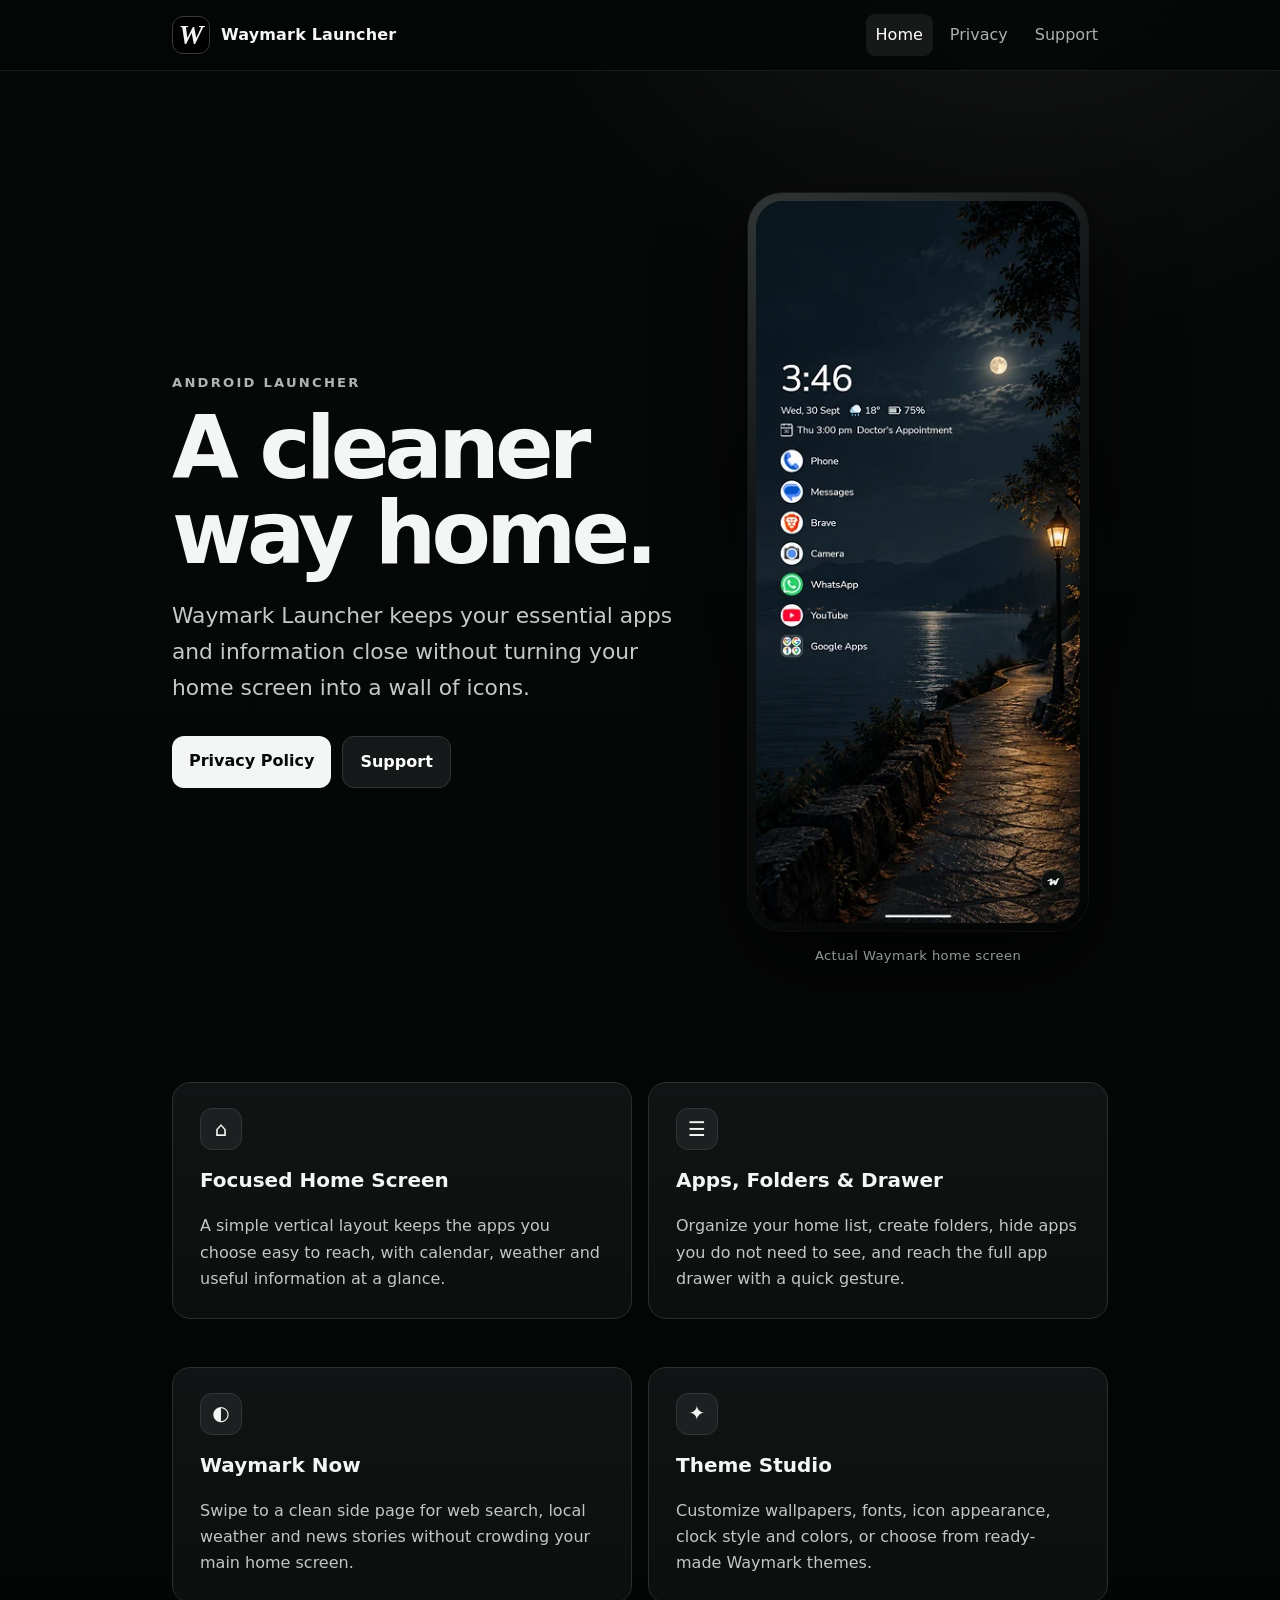
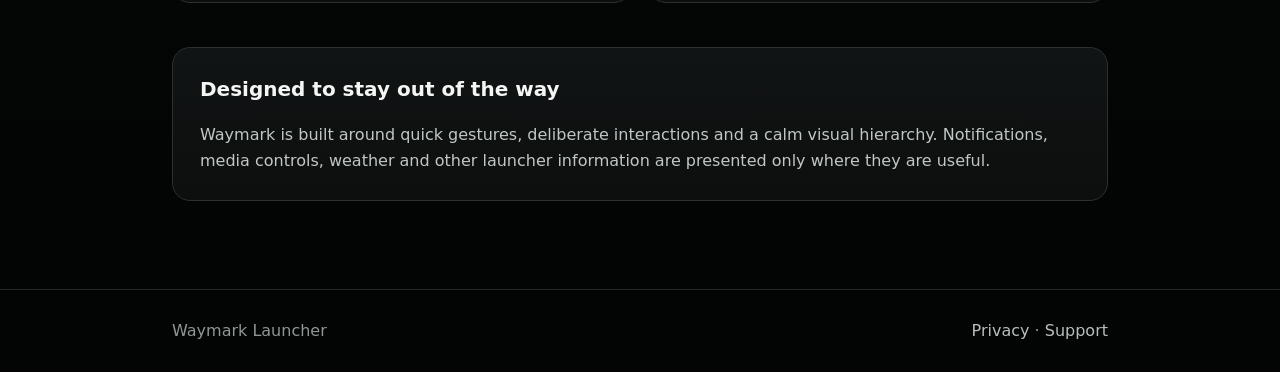
==== index.html @ 9557d5a7 "Use crisp actual Waymark screenshot in homepage hero" ====
<!doctype html>
<html lang="en">
<head>
  <meta charset="utf-8">
  <meta name="viewport" content="width=device-width, initial-scale=1">
  <meta name="description" content="Waymark Launcher is a clean, customizable Android launcher with Waymark Now, themes, weather, news, folders, and a focused home screen.">
  <meta name="theme-color" content="#000000">
  <title>Waymark Launcher</title>
  <link rel="stylesheet" href="styles.css">
  <style>
    .hero-real-visual{position:relative;margin:0;display:flex;flex-direction:column;align-items:center;justify-content:center}
    .hero-real-glow{position:absolute;width:380px;height:460px;border-radius:50%;background:radial-gradient(circle,rgba(54,104,132,.24) 0%,rgba(18,42,54,.12) 45%,transparent 72%);filter:blur(18px);pointer-events:none}
    .hero-real-phone{position:relative;z-index:1;width:min(100%,340px);padding:8px;border-radius:34px;background:linear-gradient(145deg,#303535,#111414 35%,#030404 100%);box-shadow:0 32px 85px rgba(0,0,0,.62),0 0 0 1px rgba(255,255,255,.07)}
    .hero-slices{overflow:hidden;border-radius:27px;line-height:0;font-size:0;background:#061018}
    .hero-slices img{display:block;width:100%;height:auto;margin:0;padding:0;border:0}
    .hero-real-visual figcaption{position:relative;z-index:1;margin-top:14px;color:#8f9996;font-size:.82rem;letter-spacing:.03em}
    @media(max-width:820px){.hero-real-phone{width:min(82vw,340px)}.hero-real-glow{width:320px;height:390px}}
  </style>
</head>
<body>
  <header class="site-header">
    <nav class="nav" aria-label="Main navigation">
      <a class="brand" href="index.html"><span class="mark">W</span><span>Waymark Launcher</span></a>
      <div class="nav-links">
        <a href="index.html" aria-current="page">Home</a>
        <a href="privacy.html">Privacy</a>
        <a href="support.html">Support</a>
      </div>
    </nav>
  </header>

  <main>
    <section class="hero">
      <div>
        <div class="eyebrow">Android launcher</div>
        <h1>A cleaner way home.</h1>
        <p class="lead">Waymark Launcher keeps your essential apps and information close without turning your home screen into a wall of icons.</p>
        <div class="actions">
          <a class="button" href="privacy.html">Privacy Policy</a>
          <a class="button secondary" href="support.html">Support</a>
        </div>
      </div>

      <figure class="hero-real-visual">
        <div class="hero-real-glow" aria-hidden="true"></div>
        <div class="hero-real-phone">
          <div class="hero-slices" role="img" aria-label="Actual Waymark Launcher home screen showing time, weather, calendar event and app list">
            <img src="assets/hero/slice00.webp?v=6" alt="" decoding="async" fetchpriority="high">
            <img src="assets/hero/slice01.webp?v=6" alt="" decoding="async">
            <img src="assets/hero/slice02.webp?v=6" alt="" decoding="async">
            <img src="assets/hero/slice03.webp?v=6" alt="" decoding="async">
            <img src="assets/hero/slice04.webp?v=6" alt="" decoding="async">
            <img src="assets/hero/slice05.webp?v=6" alt="" decoding="async">
            <img src="assets/hero/slice06.webp?v=6" alt="" decoding="async">
            <img src="assets/hero/slice07.webp?v=6" alt="" decoding="async">
            <img src="assets/hero/slice08.webp?v=6" alt="" decoding="async">
            <img src="assets/hero/slice09.webp?v=6" alt="" decoding="async">
            <img src="assets/hero/slice10.webp?v=6" alt="" decoding="async">
            <img src="assets/hero/slice11.webp?v=6" alt="" decoding="async">
          </div>
        </div>
        <figcaption>Actual Waymark home screen</figcaption>
      </figure>
    </section>

    <section class="grid" aria-label="Waymark features">
      <article class="card">
        <div class="feature-icon">⌂</div>
        <h2>Focused Home Screen</h2>
        <p>A simple vertical layout keeps the apps you choose easy to reach, with calendar, weather and useful information at a glance.</p>
      </article>
      <article class="card">
        <div class="feature-icon">☰</div>
        <h2>Apps, Folders & Drawer</h2>
        <p>Organize your home list, create folders, hide apps you do not need to see, and reach the full app drawer with a quick gesture.</p>
      </article>
      <article class="card">
        <div class="feature-icon">◐</div>
        <h2>Waymark Now</h2>
        <p>Swipe to a clean side page for web search, local weather and news stories without crowding your main home screen.</p>
      </article>
      <article class="card">
        <div class="feature-icon">✦</div>
        <h2>Theme Studio</h2>
        <p>Customize wallpapers, fonts, icon appearance, clock style and colors, or choose from ready-made Waymark themes.</p>
      </article>
    </section>

    <section class="card">
      <h2>Designed to stay out of the way</h2>
      <p>Waymark is built around quick gestures, deliberate interactions and a calm visual hierarchy. Notifications, media controls, weather and other launcher information are presented only where they are useful.</p>
    </section>
  </main>

  <footer>
    <div class="footer-inner">
      <span>Waymark Launcher</span>
      <span><a href="privacy.html">Privacy</a> · <a href="support.html">Support</a></span>
    </div>
  </footer>
</body>
</html>
---- styles.css ----
:root{
  --bg:#050606;
  --panel:#101212;
  --panel2:#171a1a;
  --text:#f4f6f5;
  --muted:#aab2b0;
  --line:#2a302f;
  --accent:#ffffff;
  --max:980px;
}
*{box-sizing:border-box}
html{scroll-behavior:smooth}
body{
  margin:0;
  background:
    radial-gradient(circle at 80% -10%, rgba(255,255,255,.07), transparent 34rem),
    linear-gradient(180deg,#070808 0%,#030404 100%);
  color:var(--text);
  font-family:Inter,ui-sans-serif,system-ui,-apple-system,BlinkMacSystemFont,"Segoe UI",sans-serif;
  line-height:1.65;
}
a{color:inherit}
.site-header{
  position:sticky; top:0; z-index:10;
  background:rgba(5,6,6,.88);
  backdrop-filter:blur(16px);
  border-bottom:1px solid rgba(255,255,255,.08);
}
.nav{
  max-width:var(--max);
  margin:auto;
  padding:14px 22px;
  display:flex;
  align-items:center;
  justify-content:space-between;
  gap:20px;
}
.brand{
  display:flex; align-items:center; gap:11px;
  text-decoration:none; font-weight:750; letter-spacing:.01em;
}
.mark{
  width:38px; height:38px; border-radius:11px;
  border:1px solid #343939;
  background:#000;
  display:grid; place-items:center;
  font-family:"Segoe Script","Brush Script MT",cursive;
  font-size:28px; font-weight:900; font-style:italic;
  line-height:1;
}
.nav-links{display:flex;gap:7px;flex-wrap:wrap}
.nav-links a{
  color:var(--muted);
  text-decoration:none;
  padding:8px 10px;
  border-radius:9px;
}
.nav-links a:hover,.nav-links a[aria-current="page"]{
  background:#171919;color:#fff
}
main{
  max-width:var(--max);
  margin:auto;
  padding:64px 22px 72px;
}
.hero{
  min-height:440px;
  display:grid;
  grid-template-columns:1.15fr .85fr;
  align-items:center;
  gap:42px;
  padding:58px 0 72px;
}
.eyebrow{
  color:#aeb6b4;
  font-size:.82rem;
  font-weight:800;
  letter-spacing:.17em;
  text-transform:uppercase;
}
h1{
  font-size:clamp(2.5rem,7vw,5.4rem);
  line-height:.98;
  letter-spacing:-.055em;
  margin:13px 0 22px;
}
.page-title{
  font-size:clamp(2.2rem,5vw,4rem);
  line-height:1.03;
  letter-spacing:-.045em;
  margin:12px 0 10px;
}
.lead{
  color:#c3cac8;
  font-size:clamp(1.08rem,2.2vw,1.36rem);
  max-width:720px;
}
.hero-device{
  position:relative;
  overflow:hidden;
  aspect-ratio:1/1.18;
  border:1px solid #303636;
  border-radius:42px;
  background:linear-gradient(180deg,#08131a 0%,#081015 42%,#090a0a 100%);
  box-shadow:0 30px 90px rgba(0,0,0,.55);
}
.hero-preview{min-height:530px}
.preview-glow{
  position:absolute; inset:0;
  background:
    radial-gradient(circle at 78% 26%, rgba(255,246,202,.45), transparent 10%),
    radial-gradient(circle at 72% 23%, rgba(255,255,255,.08), transparent 24%),
    linear-gradient(90deg, rgba(5,28,48,.94) 0%, rgba(6,25,41,.9) 44%, rgba(5,18,27,.5) 72%, rgba(5,9,10,.25) 100%);
}
.preview-moon{
  position:absolute;
  width:58px; height:58px; border-radius:50%;
  top:76px; right:96px;
  background:radial-gradient(circle at 40% 35%, #fffde7 0%, #f1e6bc 56%, #d0c395 100%);
  box-shadow:0 0 32px rgba(255,237,182,.22);
}
.preview-path{
  position:absolute;
  right:-34px; bottom:-24px;
  width:58%; height:52%;
  background:
    radial-gradient(circle at 82% 18%, rgba(255,198,113,.62), transparent 18%),
    linear-gradient(140deg, rgba(255,188,104,.06) 0%, rgba(255,188,104,.34) 28%, rgba(65,49,33,.56) 52%, rgba(14,14,14,0) 53%),
    linear-gradient(180deg, rgba(0,0,0,0) 0%, rgba(0,0,0,.08) 100%);
  border-top-left-radius:160px;
  transform:rotate(-2deg);
  filter:blur(.2px);
}
.preview-content{
  position:relative;
  z-index:1;
  padding:52px 34px 34px;
  display:flex;
  flex-direction:column;
  justify-content:flex-start;
  height:100%;
}
.hero-time{
  font-size:4rem;
  letter-spacing:-.065em;
  line-height:1;
  margin-bottom:14px;
}
.hero-meta,.hero-event{
  color:#eef3f2;
  font-size:1.02rem;
}
.hero-event{margin-top:4px}
.hero-apps{
  display:grid;
  gap:13px;
  margin-top:28px;
  color:#f0f3f2;
}
.app-item{
  display:flex;
  align-items:center;
  gap:12px;
  font-size:1.02rem;
}
.app-item::before{
  content:"";
  width:28px; height:28px;
  border-radius:50%;
  background:#f2f2f2;
  box-shadow:0 0 0 4px rgba(255,255,255,.08);
  flex:0 0 auto;
}
.app-item.phone::before{background:#d8dee8}
.app-item.messages::before{background:#cfd9ff}
.app-item.brave::before{background:#ffd9cc}
.app-item.camera::before{background:#dfe3e7}
.actions{display:flex;gap:11px;flex-wrap:wrap;margin-top:30px}
.button{
  display:inline-block;text-decoration:none;
  border-radius:12px;padding:12px 17px;
  background:#f4f6f5;color:#060707;font-weight:800;
}
.button.secondary{background:#161919;color:#fff;border:1px solid #303535}
.grid{
  display:grid;
  grid-template-columns:repeat(2,minmax(0,1fr));
  gap:16px;
  margin:28px 0;
}
.card{
  background:linear-gradient(180deg,#111414,#0d0f0f);
  border:1px solid var(--line);
  border-radius:18px;
  padding:25px 27px;
  margin:16px 0;
}
.card h2{margin:0 0 8px;font-size:1.25rem}
.card p:last-child{margin-bottom:0}
.card p,.card li{color:#c0c7c5}
.card ul{padding-left:21px;margin-bottom:0}
.feature-icon{
  width:42px;height:42px;border-radius:12px;
  display:grid;place-items:center;
  background:#1c2020;border:1px solid #313737;
  margin-bottom:14px;font-size:1.25rem
}
.notice{
  color:#adb5b3;
  font-size:.93rem;
  padding:16px 18px;
  border-left:3px solid #626a68;
  background:#0c0e0e;
  margin:25px 0;
}
.small{font-size:.94rem;color:#aab2b0}
footer{
  border-top:1px solid #222727;
  color:#8f9896;
}
.footer-inner{
  max-width:var(--max);margin:auto;padding:28px 22px;
  display:flex;justify-content:space-between;gap:20px;flex-wrap:wrap
}
.footer-inner a{text-decoration:none;color:#b7bfbd}
@media(max-width:760px){
  .hero{grid-template-columns:1fr;padding-top:34px}
  .hero-device{max-width:360px;width:100%;margin:0 auto}
  .hero-preview{min-height:500px}
  .grid{grid-template-columns:1fr}
  .nav{align-items:flex-start}
}
@media(max-width:520px){
  .nav{display:block}
  .nav-links{margin-top:10px}
  .hero-time{font-size:3.5rem}
  .preview-content{padding:40px 26px 28px}
}
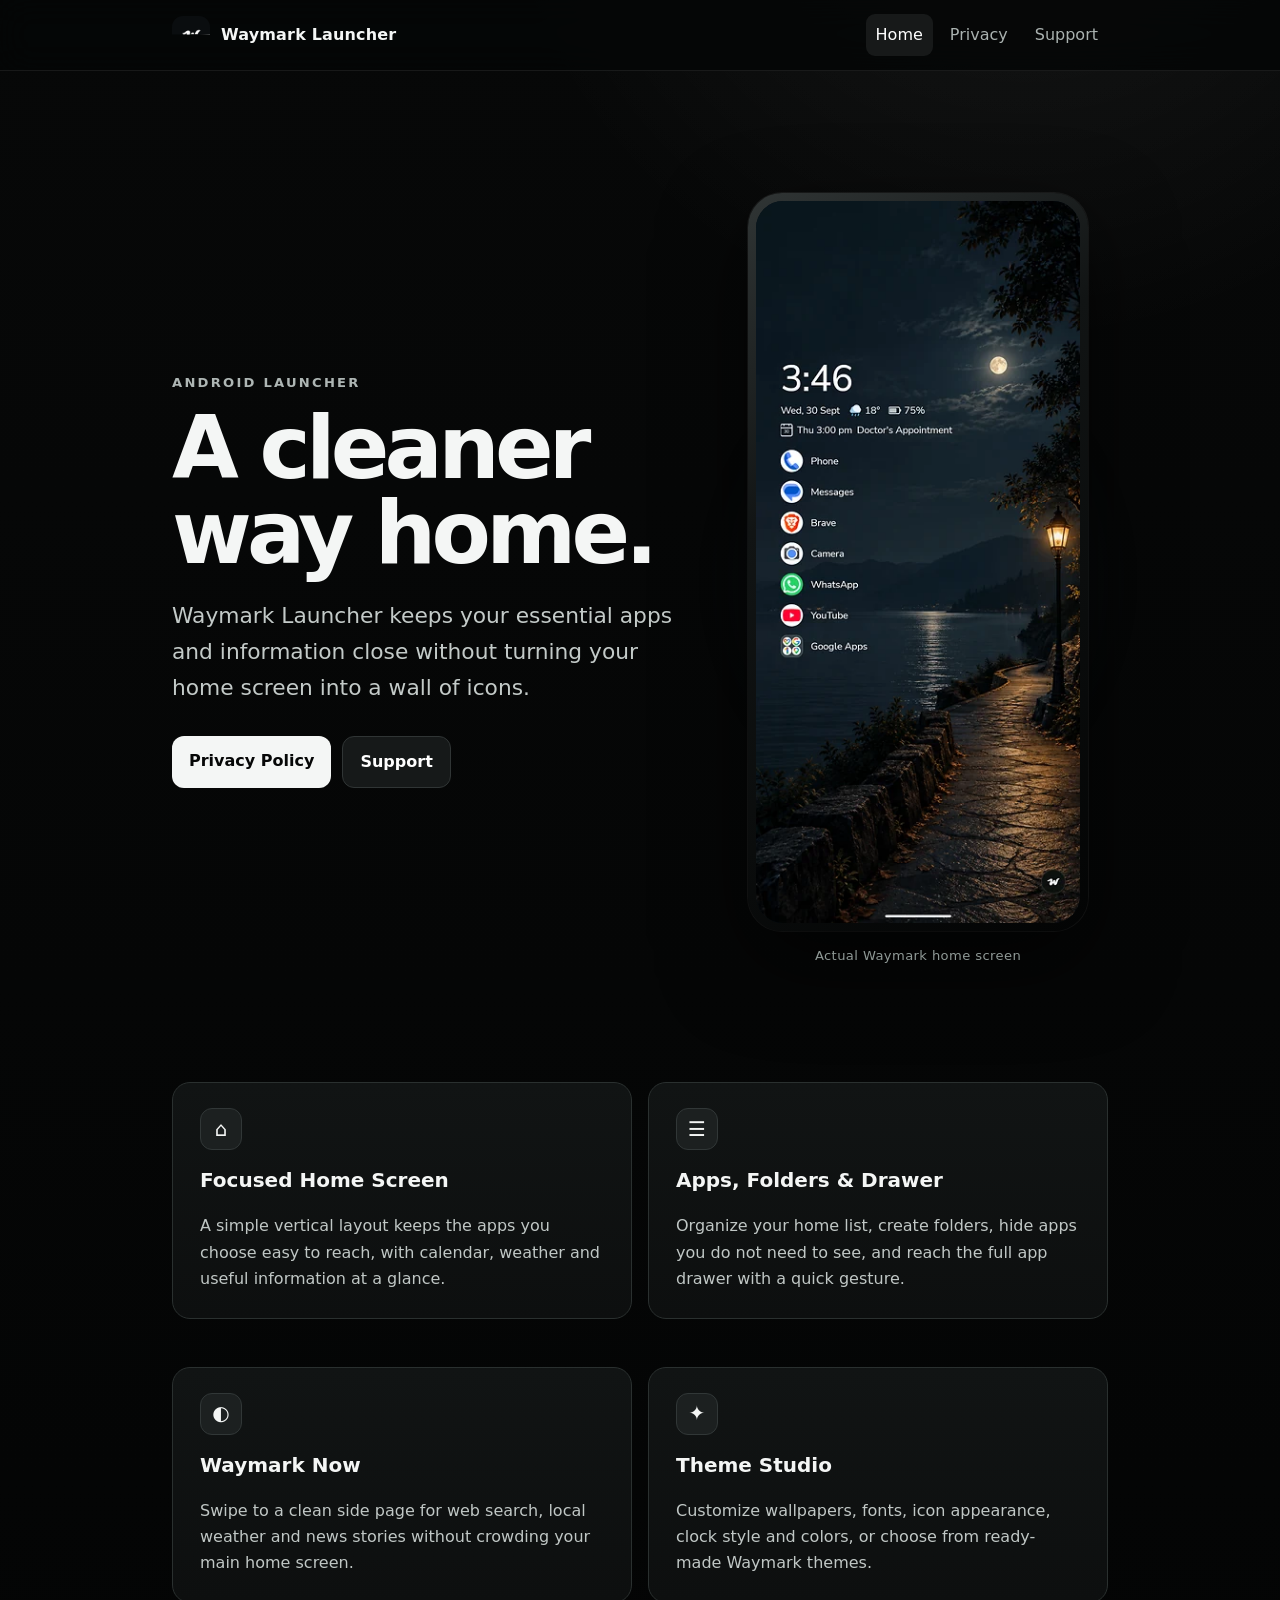
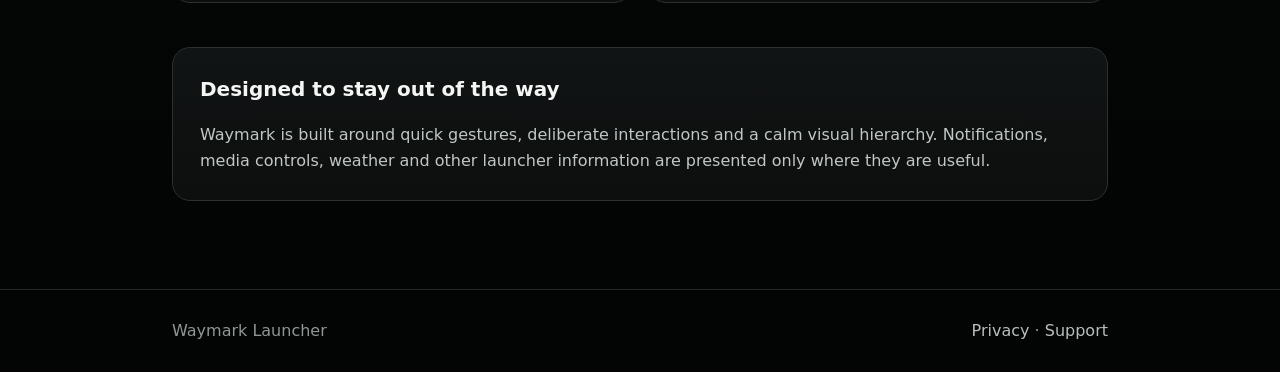
==== commit 09135734: "Use official Waymark icon in site header" ====
--- a/index.html
+++ b/index.html
@@ -20,7 +20,7 @@
 <body>
   <header class="site-header">
     <nav class="nav" aria-label="Main navigation">
-      <a class="brand" href="index.html"><span class="mark">W</span><span>Waymark Launcher</span></a>
+      <a class="brand" href="index.html"><img class="brand-icon" src="assets/waymark-icon.png" alt="" width="38" height="38"><span>Waymark Launcher</span></a>
       <div class="nav-links">
         <a href="index.html" aria-current="page">Home</a>
         <a href="privacy.html">Privacy</a>
--- a/styles.css
+++ b/styles.css
@@ -39,14 +39,10 @@
   display:flex; align-items:center; gap:11px;
   text-decoration:none; font-weight:750; letter-spacing:.01em;
 }
-.mark{
+.brand-icon{
   width:38px; height:38px; border-radius:11px;
-  border:1px solid #343939;
-  background:#000;
-  display:grid; place-items:center;
-  font-family:"Segoe Script","Brush Script MT",cursive;
-  font-size:28px; font-weight:900; font-style:italic;
-  line-height:1;
+  display:block; flex:0 0 auto;
+  object-fit:cover;
 }
 .nav-links{display:flex;gap:7px;flex-wrap:wrap}
 .nav-links a{
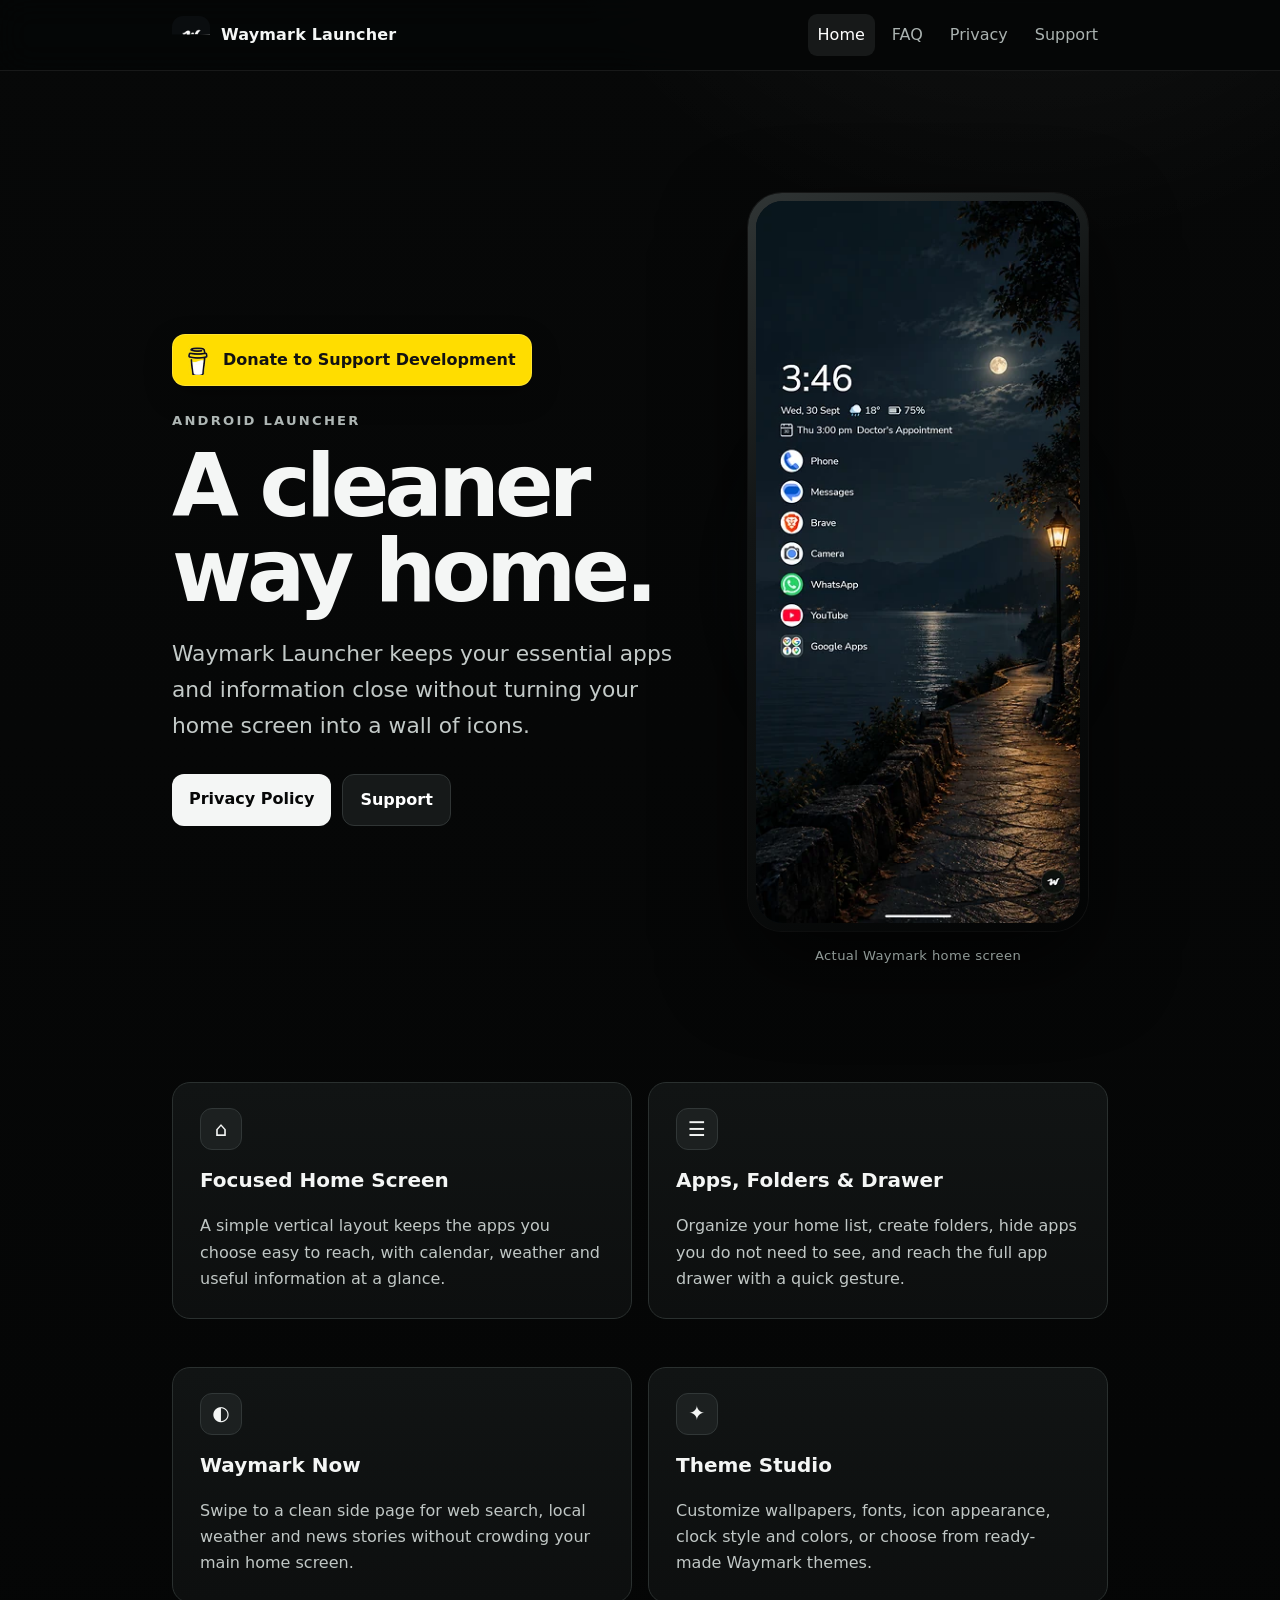
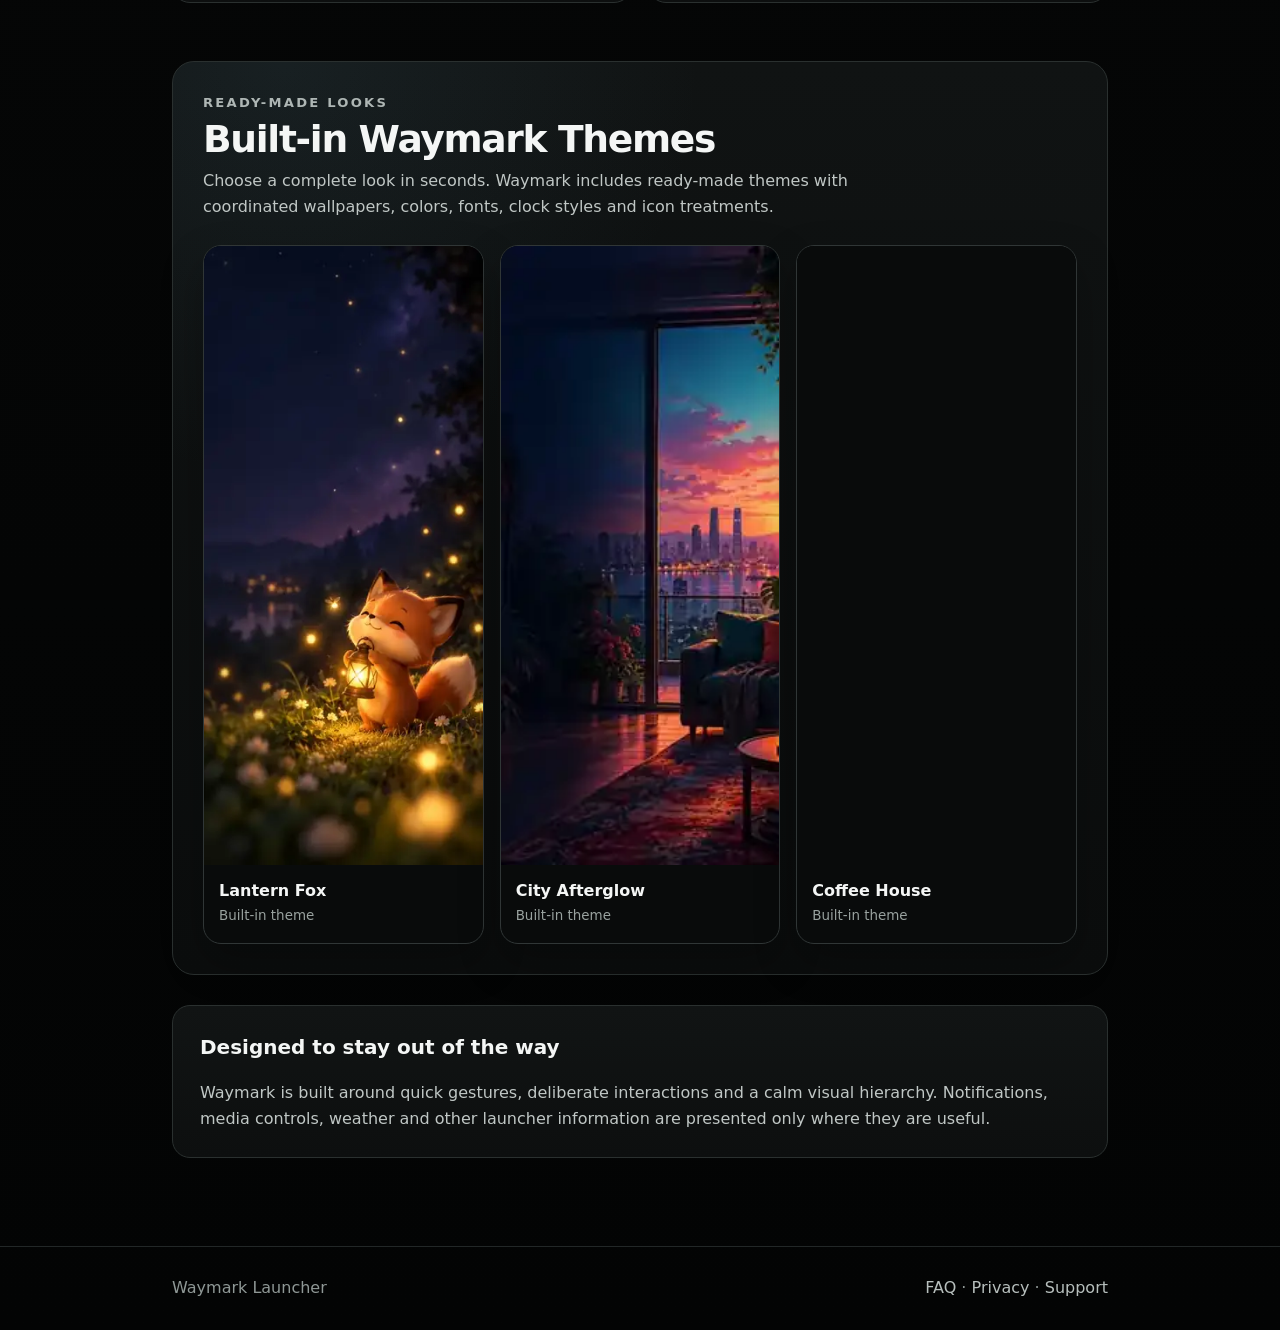
==== commit 5956f20d: "Improve Waymark site support and theme showcase" ====
--- a/index.html
+++ b/index.html
@@ -23,6 +23,7 @@
       <a class="brand" href="index.html"><img class="brand-icon" src="assets/waymark-icon.png" alt="" width="38" height="38"><span>Waymark Launcher</span></a>
       <div class="nav-links">
         <a href="index.html" aria-current="page">Home</a>
+        <a href="faq.html">FAQ</a>
         <a href="privacy.html">Privacy</a>
         <a href="support.html">Support</a>
       </div>
@@ -32,6 +33,10 @@
   <main>
     <section class="hero">
       <div>
+        <a class="donate-link" href="https://buymeacoffee.com/narrowpathdoctrine" target="_blank" rel="noopener noreferrer">
+          <img src="assets/buy-me-a-coffee-icon.jpg" alt="" width="30" height="30">
+          <span>Donate to Support Development</span>
+        </a>
         <div class="eyebrow">Android launcher</div>
         <h1>A cleaner way home.</h1>
         <p class="lead">Waymark Launcher keeps your essential apps and information close without turning your home screen into a wall of icons.</p>
@@ -86,6 +91,28 @@
       </article>
     </section>
 
+    <section class="themes-showcase" aria-labelledby="themes-title">
+      <div class="section-intro">
+        <div class="eyebrow">Ready-made looks</div>
+        <h2 id="themes-title">Built-in Waymark Themes</h2>
+        <p>Choose a complete look in seconds. Waymark includes ready-made themes with coordinated wallpapers, colors, fonts, clock styles and icon treatments.</p>
+      </div>
+      <div class="theme-gallery" aria-label="Examples of built-in Waymark themes">
+        <figure class="theme-preview">
+          <img src="assets/themes/lantern-fox.webp" alt="Lantern Fox built-in Waymark theme preview" loading="lazy" decoding="async">
+          <figcaption><strong>Lantern Fox</strong><span>Built-in theme</span></figcaption>
+        </figure>
+        <figure class="theme-preview">
+          <img src="assets/themes/city-afterglow.webp" alt="City Afterglow built-in Waymark theme preview" loading="lazy" decoding="async">
+          <figcaption><strong>City Afterglow</strong><span>Built-in theme</span></figcaption>
+        </figure>
+        <figure class="theme-preview">
+          <img src="assets/themes/coffee-house.webp" alt="Coffee House built-in Waymark theme preview" loading="lazy" decoding="async">
+          <figcaption><strong>Coffee House</strong><span>Built-in theme</span></figcaption>
+        </figure>
+      </div>
+    </section>
+
     <section class="card">
       <h2>Designed to stay out of the way</h2>
       <p>Waymark is built around quick gestures, deliberate interactions and a calm visual hierarchy. Notifications, media controls, weather and other launcher information are presented only where they are useful.</p>
@@ -95,7 +122,7 @@
   <footer>
     <div class="footer-inner">
       <span>Waymark Launcher</span>
-      <span><a href="privacy.html">Privacy</a> · <a href="support.html">Support</a></span>
+      <span><a href="faq.html">FAQ</a> · <a href="privacy.html">Privacy</a> · <a href="support.html">Support</a></span>
     </div>
   </footer>
 </body>
--- a/styles.css
+++ b/styles.css
@@ -232,3 +232,138 @@
   .hero-time{font-size:3.5rem}
   .preview-content{padding:40px 26px 28px}
 }
+
+
+/* Support-development link */
+.donate-link{
+  display:inline-flex;
+  align-items:center;
+  gap:10px;
+  margin:0 0 24px;
+  padding:10px 15px 10px 10px;
+  border-radius:13px;
+  background:#ffdd00;
+  color:#121212;
+  border:1px solid rgba(255,255,255,.18);
+  text-decoration:none;
+  font-weight:800;
+  line-height:1.2;
+  box-shadow:0 10px 28px rgba(0,0,0,.28);
+  transition:transform .16s ease,filter .16s ease;
+}
+.donate-link:hover{transform:translateY(-1px);filter:brightness(1.04)}
+.donate-link:focus-visible{outline:3px solid #fff;outline-offset:3px}
+.donate-link img{
+  width:30px;
+  height:30px;
+  display:block;
+  border-radius:8px;
+  object-fit:cover;
+}
+
+/* Built-in theme showcase */
+.themes-showcase{
+  margin:42px 0 30px;
+  padding:30px;
+  border-radius:22px;
+  border:1px solid var(--line);
+  background:
+    radial-gradient(circle at 12% 0%,rgba(78,119,137,.13),transparent 26rem),
+    linear-gradient(180deg,#101313,#0b0d0d);
+}
+.section-intro{max-width:710px;margin-bottom:24px}
+.section-intro h2{
+  margin:6px 0 8px;
+  font-size:clamp(1.75rem,4vw,2.35rem);
+  letter-spacing:-.035em;
+  line-height:1.08;
+}
+.section-intro p{margin:0;color:#c0c7c5}
+.theme-gallery{
+  display:grid;
+  grid-template-columns:repeat(3,minmax(0,1fr));
+  gap:16px;
+}
+.theme-preview{
+  margin:0;
+  overflow:hidden;
+  border:1px solid #303636;
+  border-radius:18px;
+  background:#090b0b;
+  box-shadow:0 18px 42px rgba(0,0,0,.28);
+}
+.theme-preview img{
+  display:block;
+  width:100%;
+  aspect-ratio:9/20;
+  object-fit:cover;
+  background:#090b0b;
+}
+.theme-preview figcaption{
+  padding:13px 15px 15px;
+  display:flex;
+  flex-direction:column;
+  gap:1px;
+}
+.theme-preview figcaption strong{font-size:1rem}
+.theme-preview figcaption span{font-size:.84rem;color:#99a29f}
+
+/* FAQ */
+.faq-spotlight{
+  display:flex;
+  align-items:center;
+  justify-content:space-between;
+  gap:28px;
+}
+.faq-spotlight h2{margin-top:5px}
+.faq-spotlight p{margin:6px 0 0}
+.faq-spotlight .button{flex:0 0 auto}
+.faq-list{display:grid;gap:12px;margin:30px 0}
+.faq-item{
+  border:1px solid var(--line);
+  border-radius:16px;
+  background:linear-gradient(180deg,#111414,#0d0f0f);
+  overflow:hidden;
+}
+.faq-item summary{
+  cursor:pointer;
+  list-style:none;
+  position:relative;
+  padding:20px 54px 20px 22px;
+  font-weight:750;
+  font-size:1.06rem;
+  line-height:1.35;
+}
+.faq-item summary::-webkit-details-marker{display:none}
+.faq-item summary::after{
+  content:"+";
+  position:absolute;
+  right:22px;
+  top:50%;
+  transform:translateY(-50%);
+  color:#aeb6b4;
+  font-size:1.45rem;
+  font-weight:400;
+}
+.faq-item[open] summary::after{content:"–"}
+.faq-item[open] summary{border-bottom:1px solid rgba(255,255,255,.07)}
+.faq-answer{padding:2px 22px 20px}
+.faq-answer p{color:#c0c7c5;margin-bottom:0}
+.faq-help{margin-top:28px}
+.faq-help .button{margin-top:6px}
+
+@media(max-width:760px){
+  .themes-showcase{padding:23px 20px}
+  .theme-gallery{
+    grid-template-columns:repeat(3,minmax(150px,1fr));
+    overflow-x:auto;
+    scroll-snap-type:x mandatory;
+    padding-bottom:7px;
+  }
+  .theme-preview{scroll-snap-align:start}
+  .faq-spotlight{align-items:flex-start;flex-direction:column;gap:16px}
+}
+@media(max-width:520px){
+  .donate-link{font-size:.93rem}
+  .themes-showcase{margin-top:32px}
+}
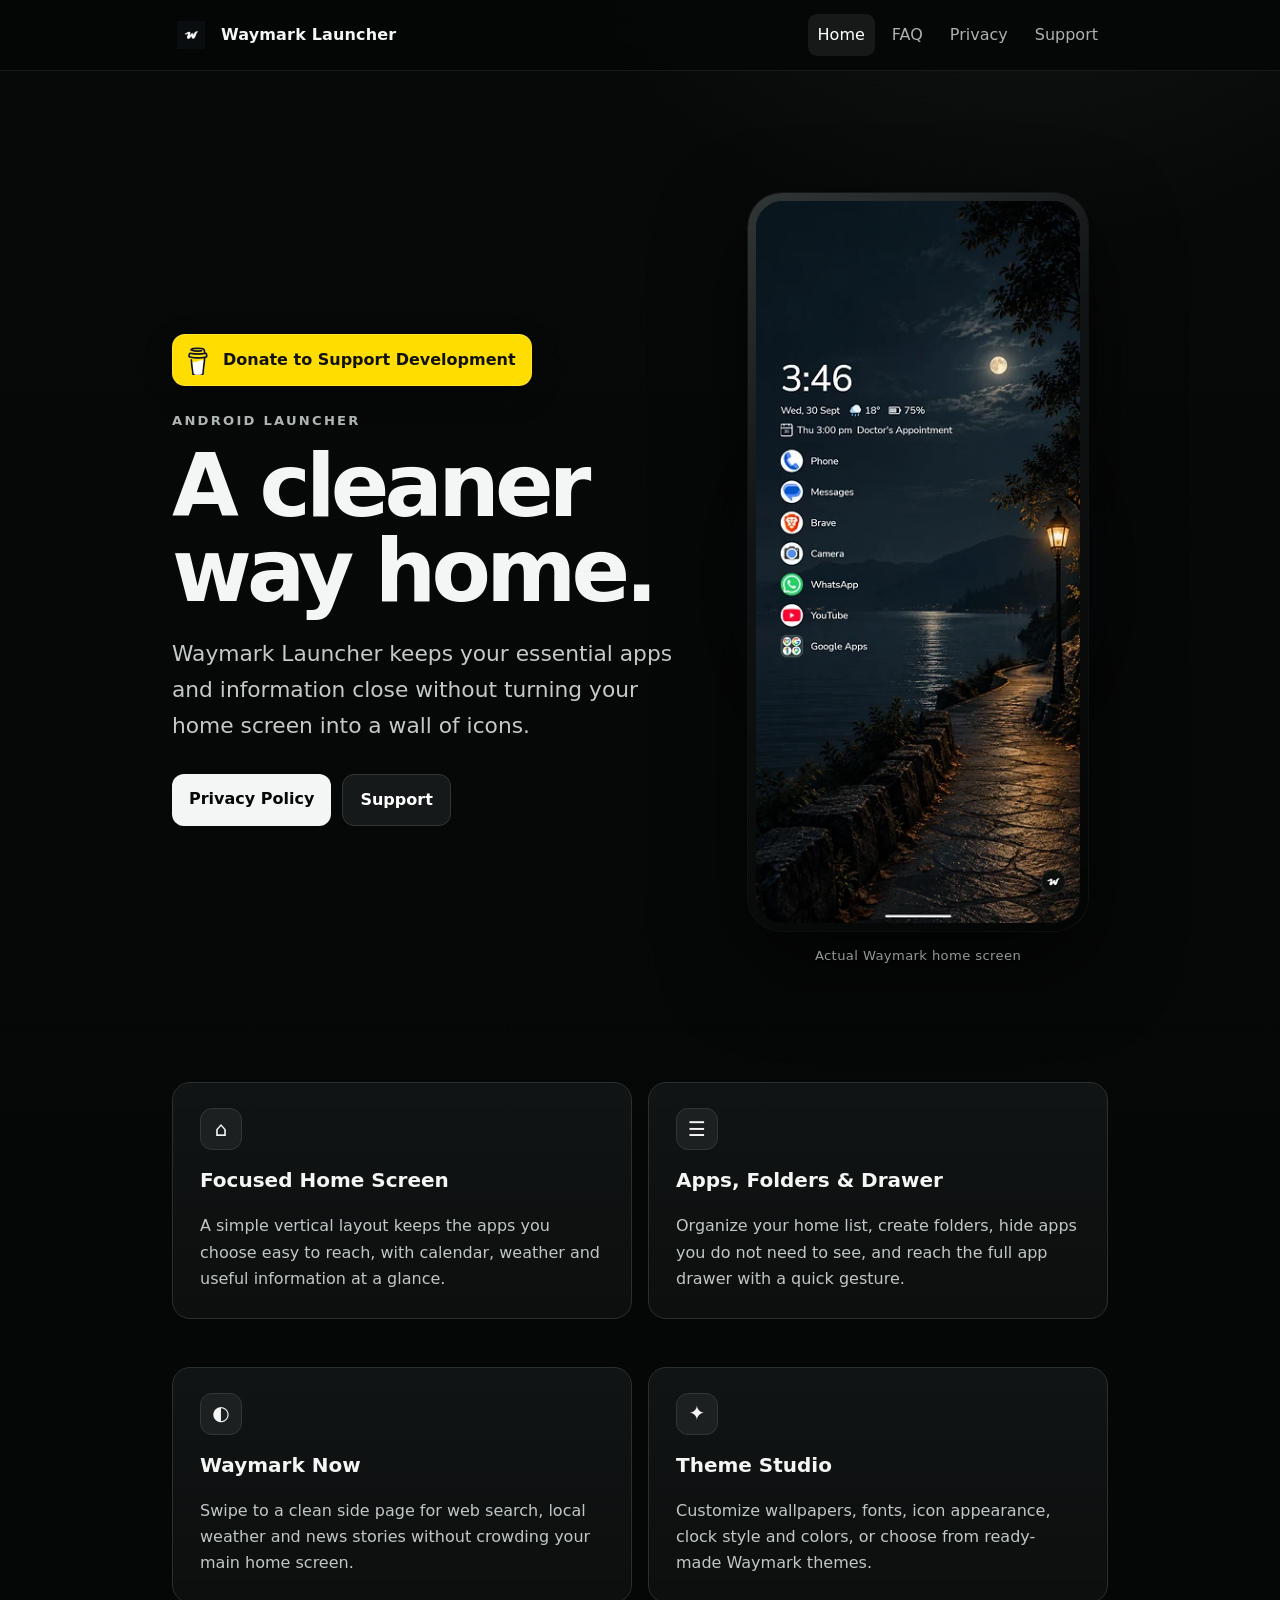
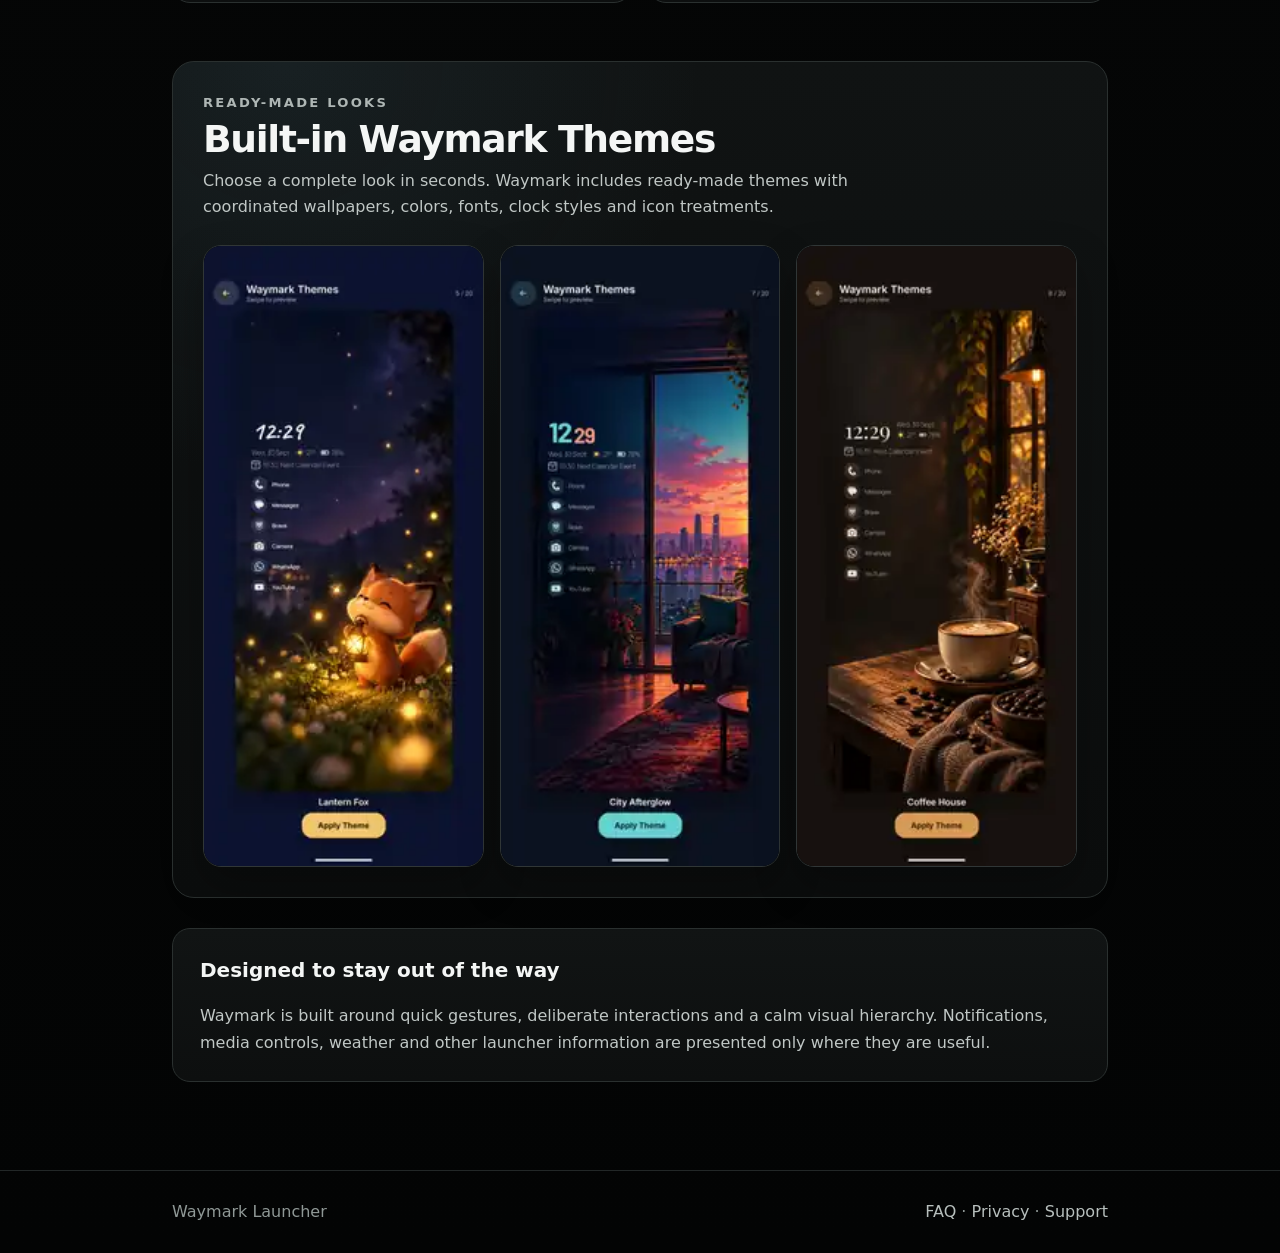
==== commit b3e7a50b: "Fix Waymark header icon and built-in theme screenshots" ====
--- a/index.html
+++ b/index.html
@@ -100,15 +100,12 @@
       <div class="theme-gallery" aria-label="Examples of built-in Waymark themes">
         <figure class="theme-preview">
           <img src="assets/themes/lantern-fox.webp" alt="Lantern Fox built-in Waymark theme preview" loading="lazy" decoding="async">
-          <figcaption><strong>Lantern Fox</strong><span>Built-in theme</span></figcaption>
         </figure>
         <figure class="theme-preview">
           <img src="assets/themes/city-afterglow.webp" alt="City Afterglow built-in Waymark theme preview" loading="lazy" decoding="async">
-          <figcaption><strong>City Afterglow</strong><span>Built-in theme</span></figcaption>
         </figure>
         <figure class="theme-preview">
           <img src="assets/themes/coffee-house.webp" alt="Coffee House built-in Waymark theme preview" loading="lazy" decoding="async">
-          <figcaption><strong>Coffee House</strong><span>Built-in theme</span></figcaption>
         </figure>
       </div>
     </section>
--- a/styles.css
+++ b/styles.css
@@ -40,9 +40,9 @@
   text-decoration:none; font-weight:750; letter-spacing:.01em;
 }
 .brand-icon{
-  width:38px; height:38px; border-radius:11px;
+  width:38px; height:38px;
   display:block; flex:0 0 auto;
-  object-fit:cover;
+  object-fit:contain;
 }
 .nav-links{display:flex;gap:7px;flex-wrap:wrap}
 .nav-links a{
@@ -295,18 +295,10 @@
 .theme-preview img{
   display:block;
   width:100%;
-  aspect-ratio:9/20;
-  object-fit:cover;
+  height:auto;
+  object-fit:contain;
   background:#090b0b;
 }
-.theme-preview figcaption{
-  padding:13px 15px 15px;
-  display:flex;
-  flex-direction:column;
-  gap:1px;
-}
-.theme-preview figcaption strong{font-size:1rem}
-.theme-preview figcaption span{font-size:.84rem;color:#99a29f}
 
 /* FAQ */
 .faq-spotlight{
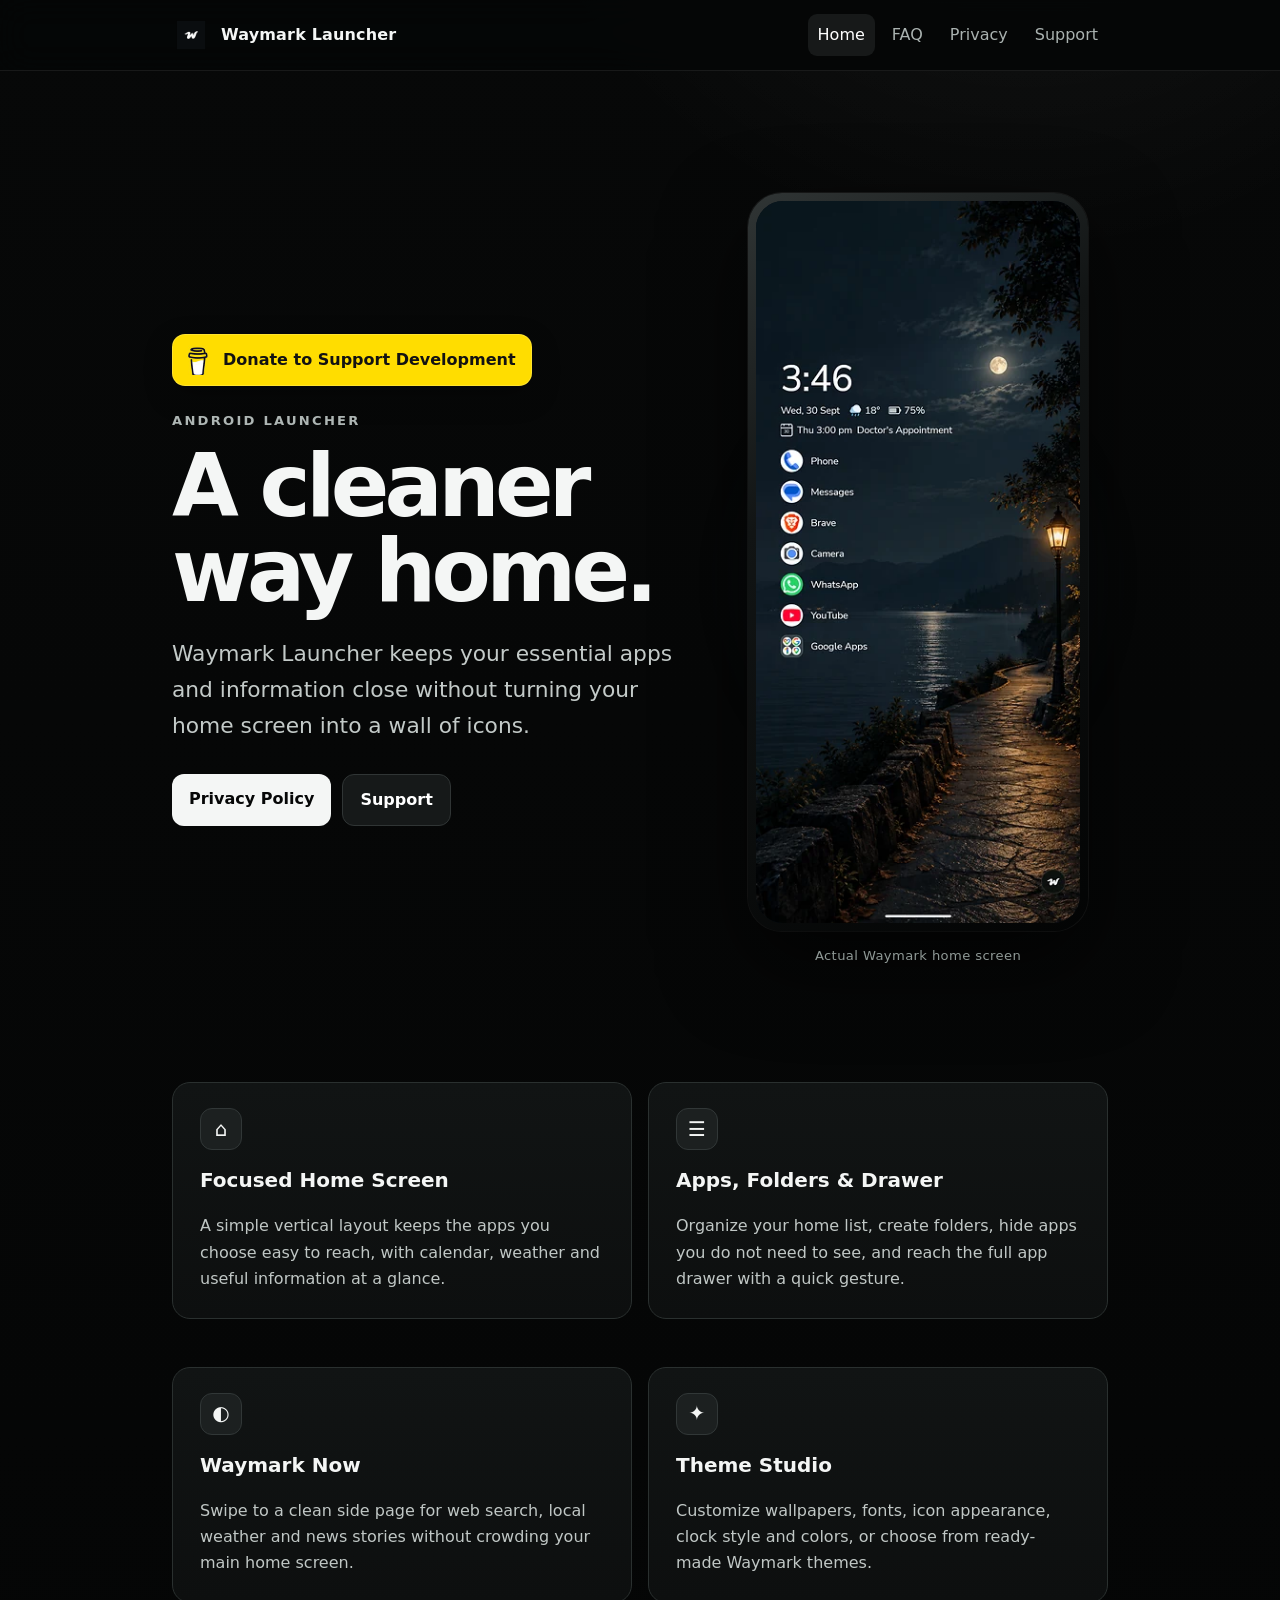
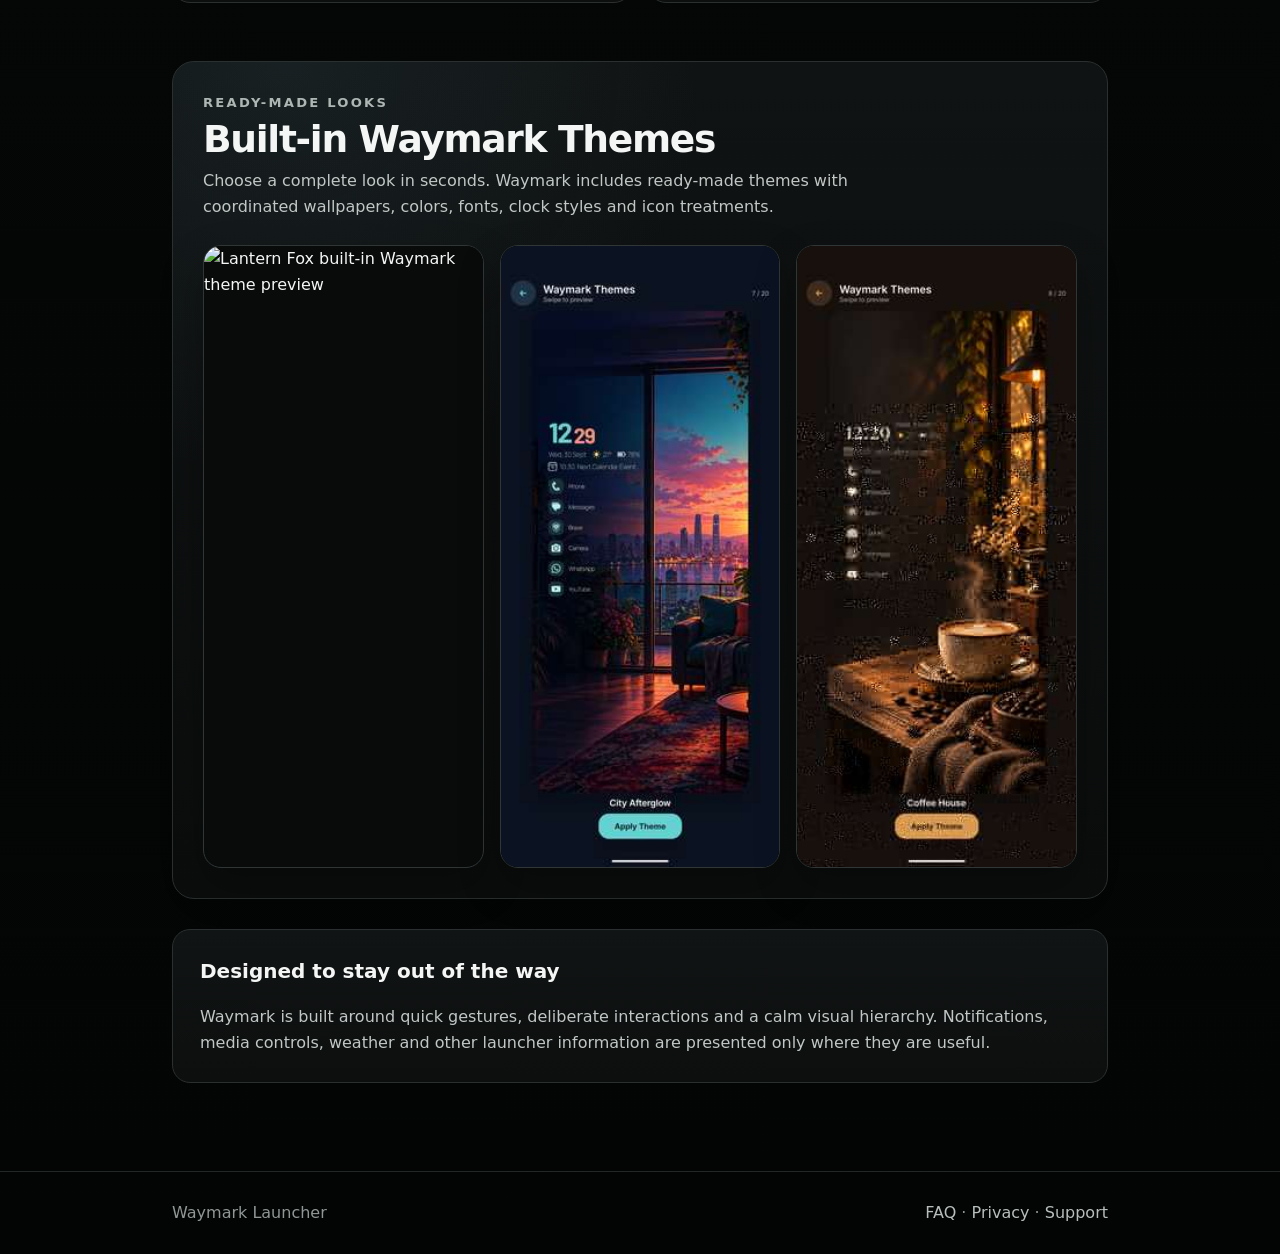
==== commit 586bce8a: "Fix Waymark header icon and use full theme screenshots" ====
--- a/index.html
+++ b/index.html
@@ -99,13 +99,13 @@
       </div>
       <div class="theme-gallery" aria-label="Examples of built-in Waymark themes">
         <figure class="theme-preview">
-          <img src="assets/themes/lantern-fox.webp" alt="Lantern Fox built-in Waymark theme preview" loading="lazy" decoding="async">
+          <img src="assets/themes/lantern-fox-full.jpg" alt="Lantern Fox built-in Waymark theme preview" loading="lazy" decoding="async">
         </figure>
         <figure class="theme-preview">
-          <img src="assets/themes/city-afterglow.webp" alt="City Afterglow built-in Waymark theme preview" loading="lazy" decoding="async">
+          <img src="assets/themes/city-afterglow-full.jpg" alt="City Afterglow built-in Waymark theme preview" loading="lazy" decoding="async">
         </figure>
         <figure class="theme-preview">
-          <img src="assets/themes/coffee-house.webp" alt="Coffee House built-in Waymark theme preview" loading="lazy" decoding="async">
+          <img src="assets/themes/coffee-house-full.jpg" alt="Coffee House built-in Waymark theme preview" loading="lazy" decoding="async">
         </figure>
       </div>
     </section>
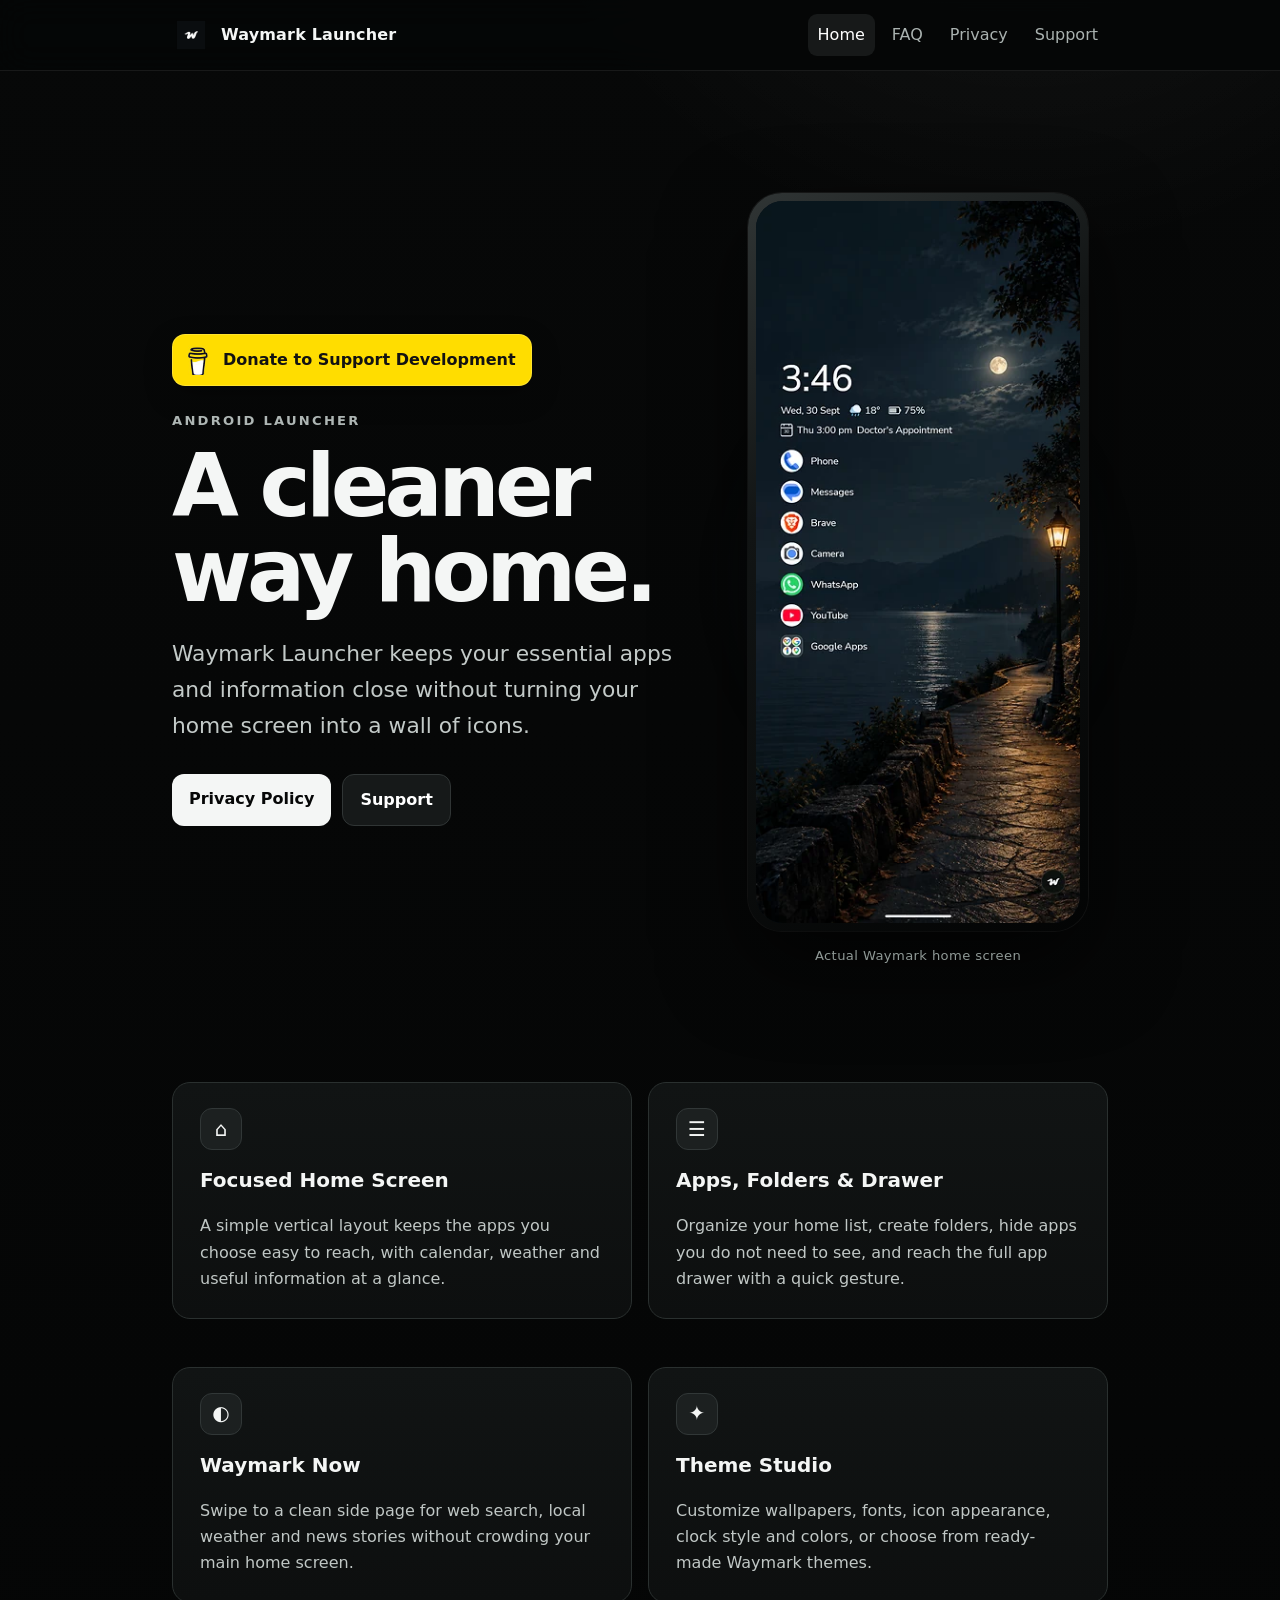
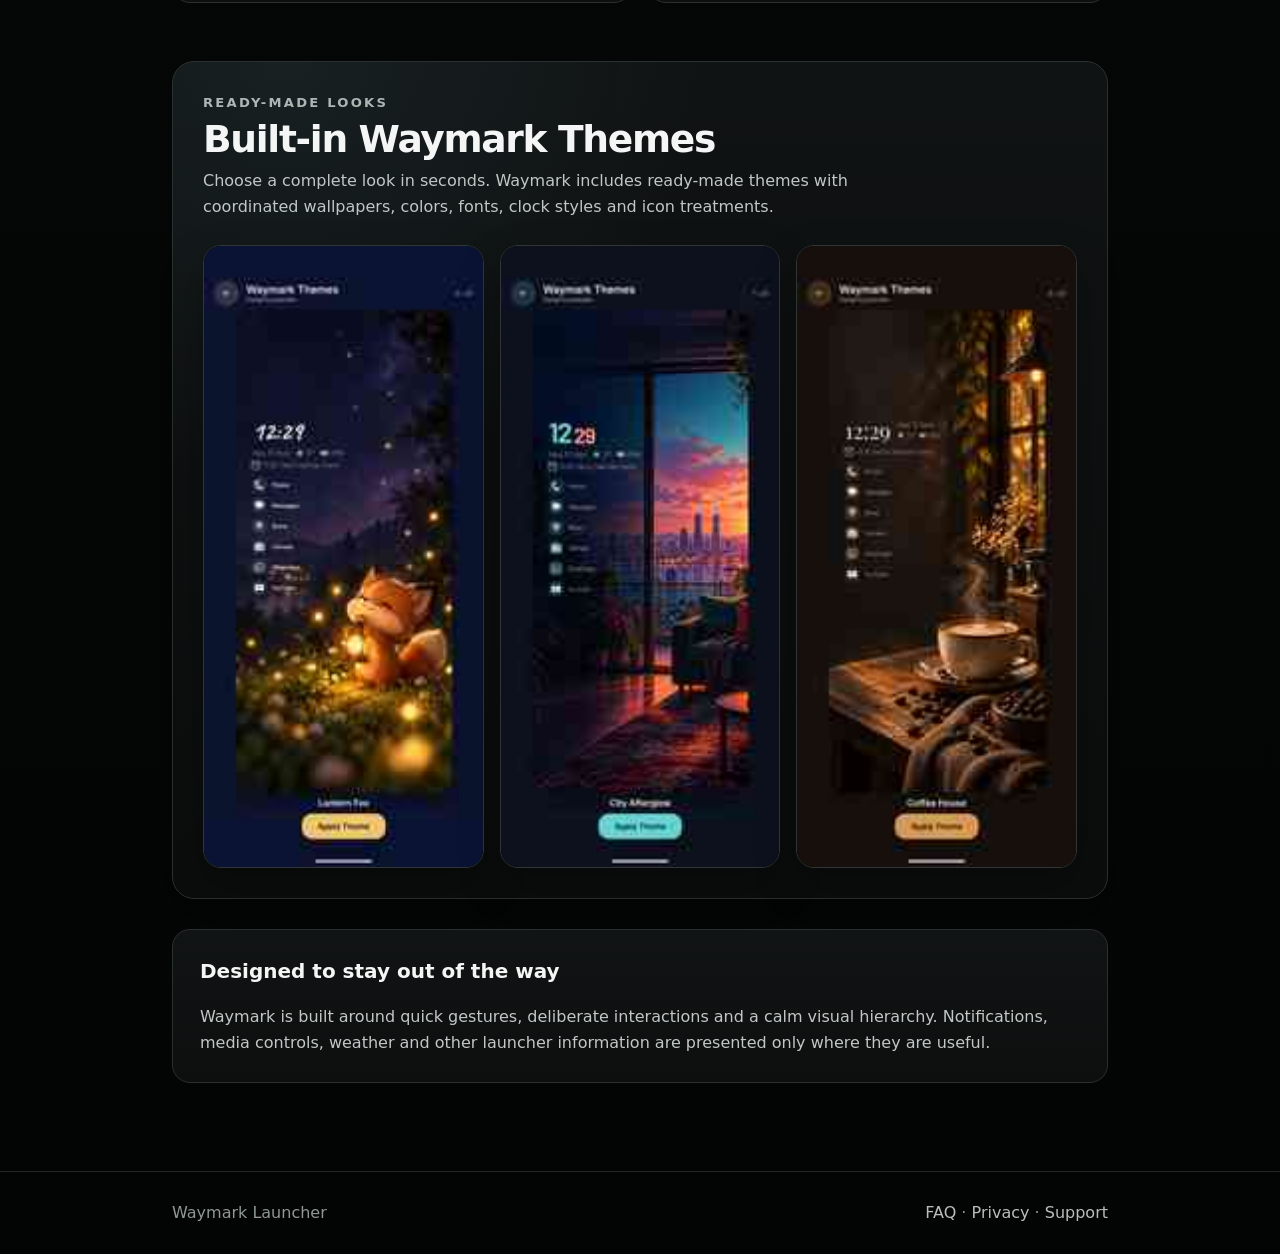
==== commit fd34e292: "Refresh corrected Waymark site assets" ====
--- a/index.html
+++ b/index.html
@@ -20,7 +20,7 @@
 <body>
   <header class="site-header">
     <nav class="nav" aria-label="Main navigation">
-      <a class="brand" href="index.html"><img class="brand-icon" src="assets/waymark-icon.png" alt="" width="38" height="38"><span>Waymark Launcher</span></a>
+      <a class="brand" href="index.html"><img class="brand-icon" src="assets/waymark-icon.png?v=20261001c" alt="" width="38" height="38"><span>Waymark Launcher</span></a>
       <div class="nav-links">
         <a href="index.html" aria-current="page">Home</a>
         <a href="faq.html">FAQ</a>
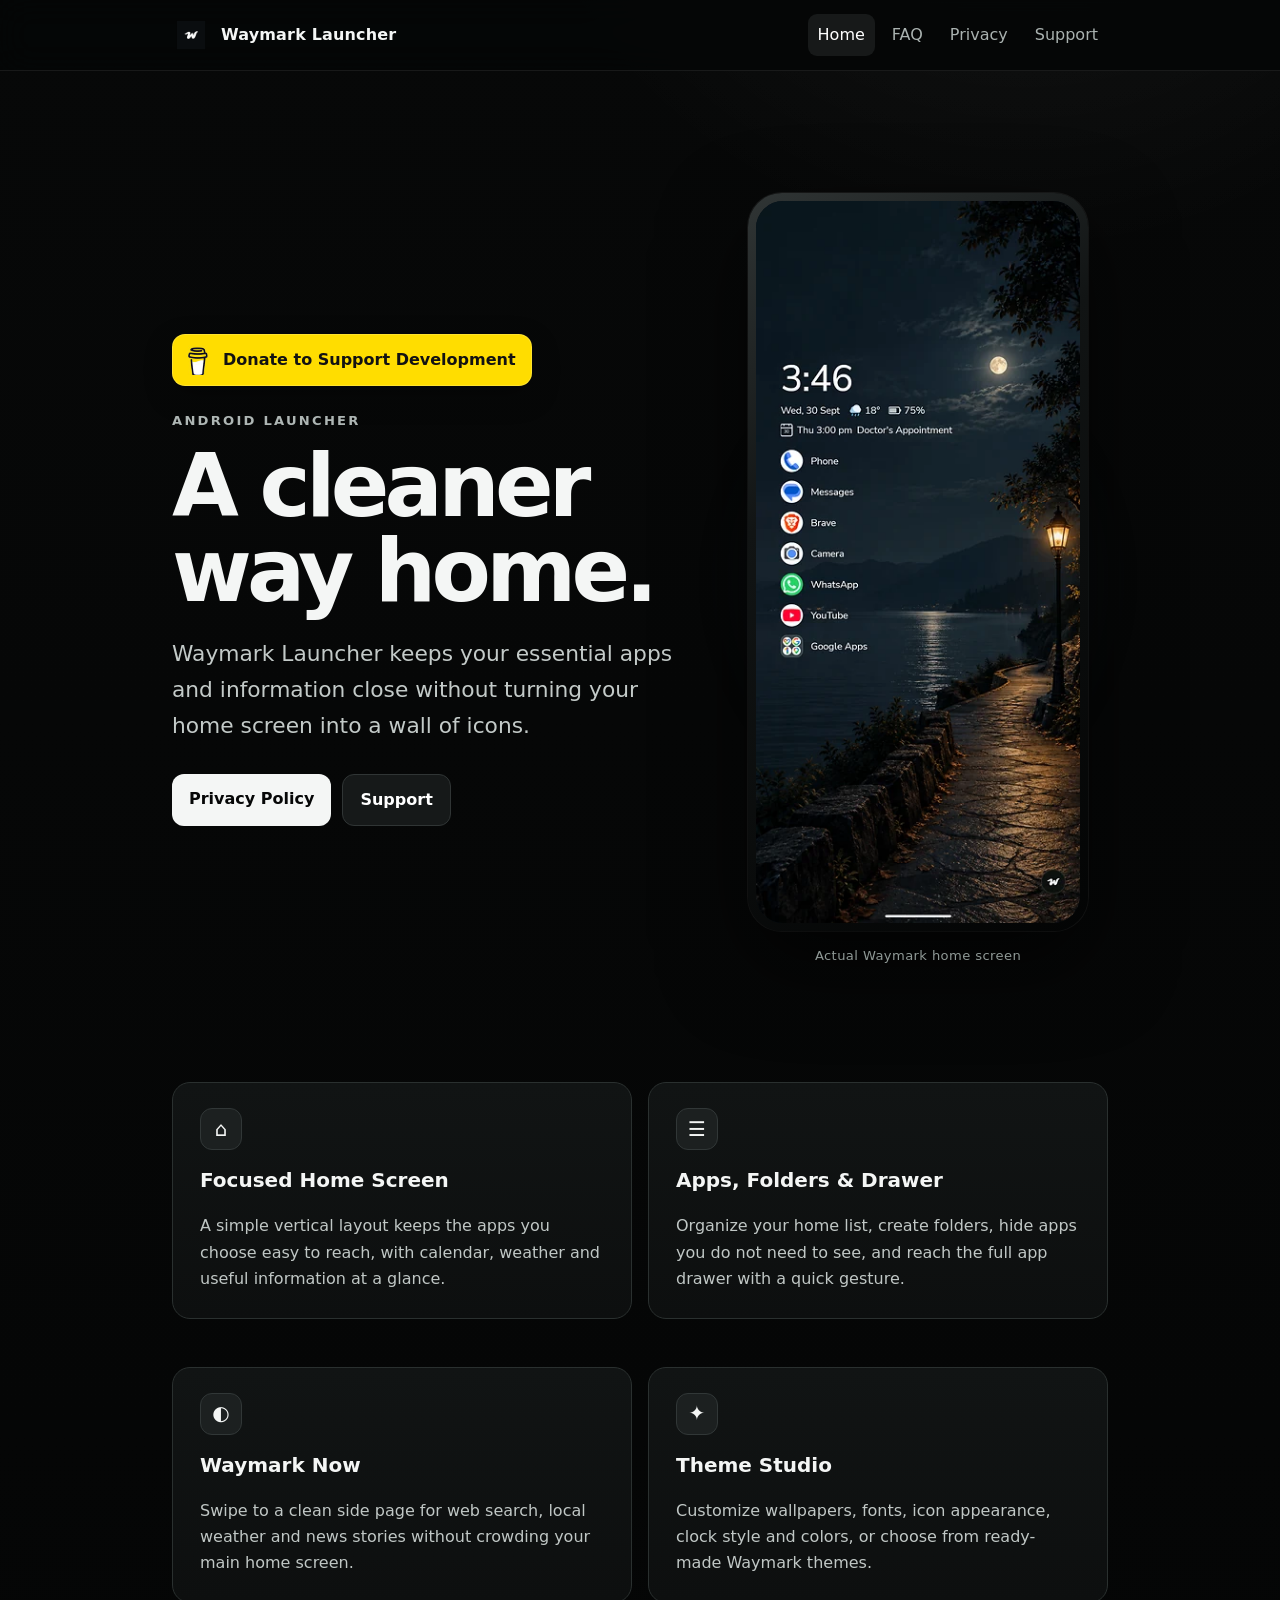
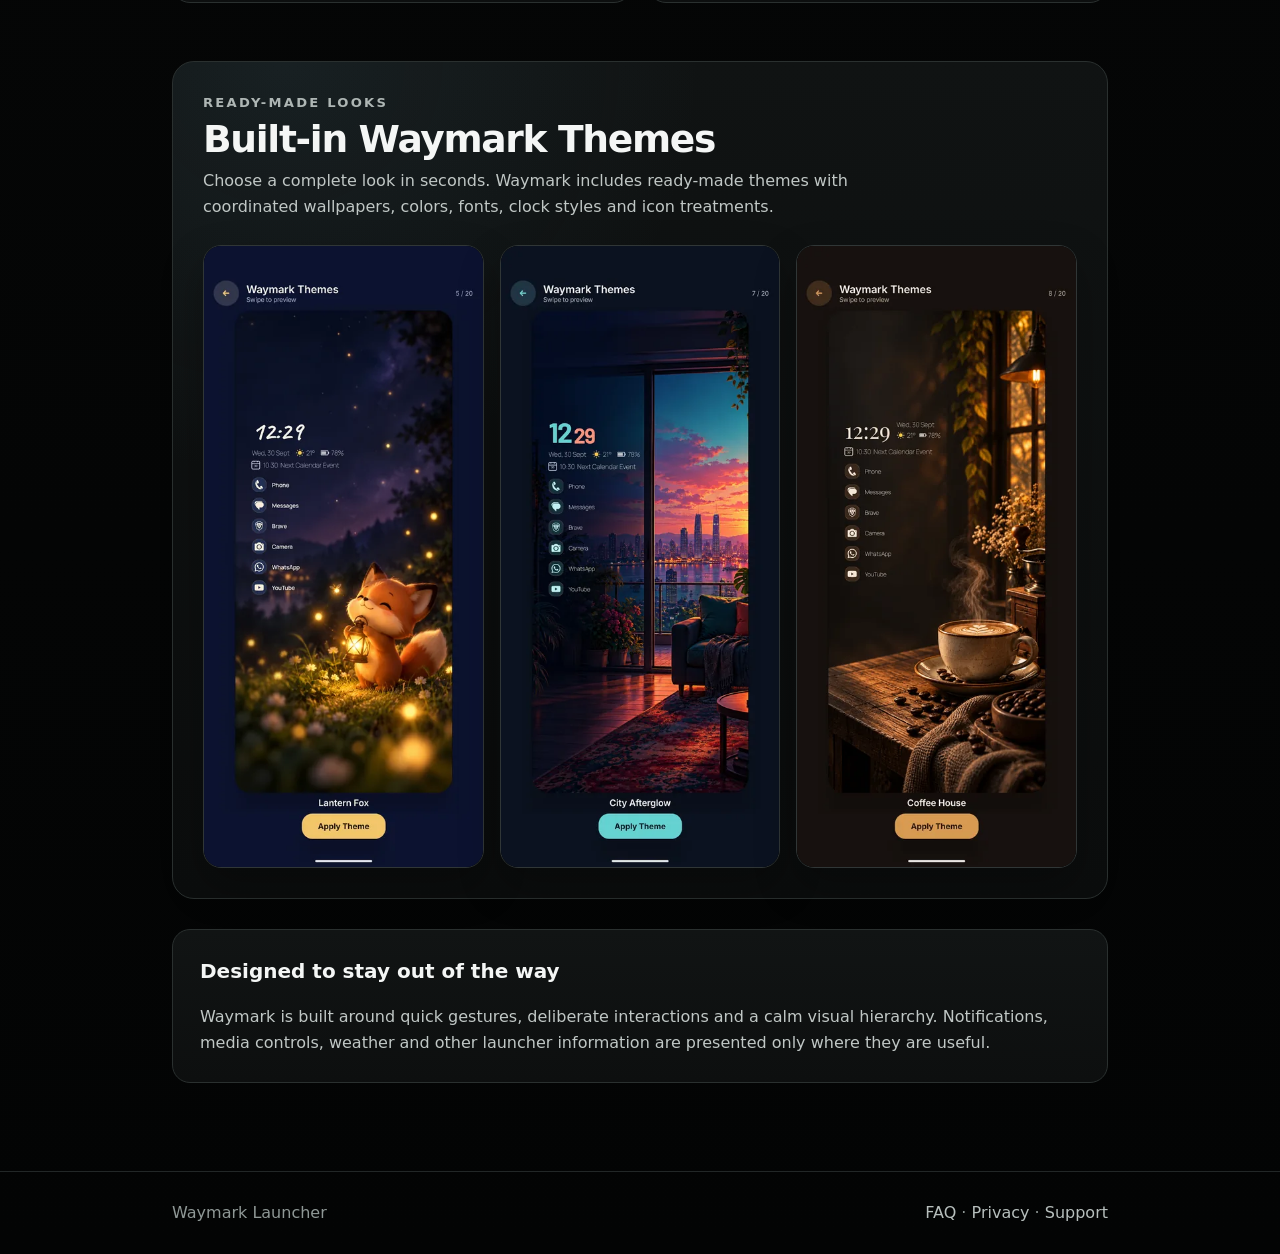
==== commit 1bd67b20: "Use corrected high-quality theme screenshots" ====
--- a/index.html
+++ b/index.html
@@ -99,13 +99,13 @@
       </div>
       <div class="theme-gallery" aria-label="Examples of built-in Waymark themes">
         <figure class="theme-preview">
-          <img src="assets/themes/lantern-fox-full.jpg" alt="Lantern Fox built-in Waymark theme preview" loading="lazy" decoding="async">
+          <img src="assets/themes/lantern-fox.webp?v=20261001c" alt="Lantern Fox built-in Waymark theme preview" loading="lazy" decoding="async">
         </figure>
         <figure class="theme-preview">
-          <img src="assets/themes/city-afterglow-full.jpg" alt="City Afterglow built-in Waymark theme preview" loading="lazy" decoding="async">
+          <img src="assets/themes/city-afterglow.webp?v=20261001c" alt="City Afterglow built-in Waymark theme preview" loading="lazy" decoding="async">
         </figure>
         <figure class="theme-preview">
-          <img src="assets/themes/coffee-house-full.jpg" alt="Coffee House built-in Waymark theme preview" loading="lazy" decoding="async">
+          <img src="assets/themes/coffee-house.webp?v=20261001c" alt="Coffee House built-in Waymark theme preview" loading="lazy" decoding="async">
         </figure>
       </div>
     </section>
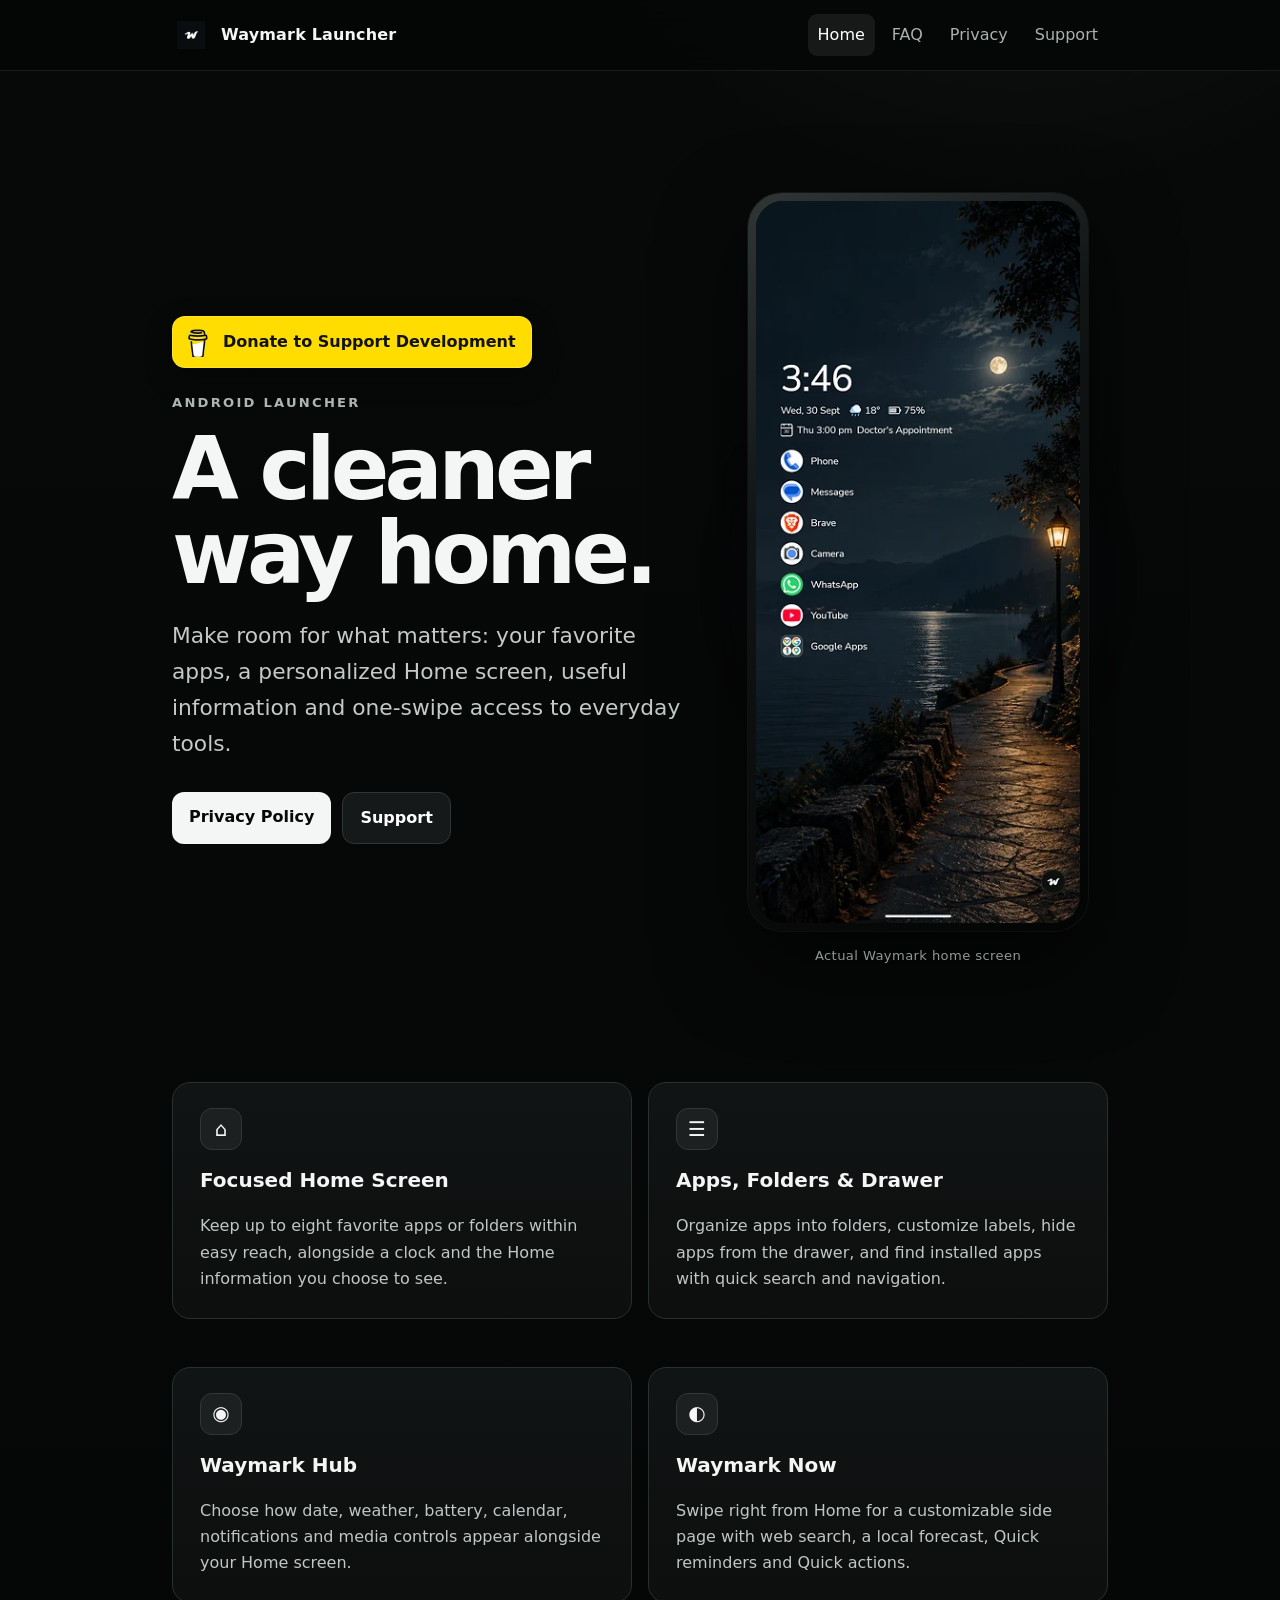
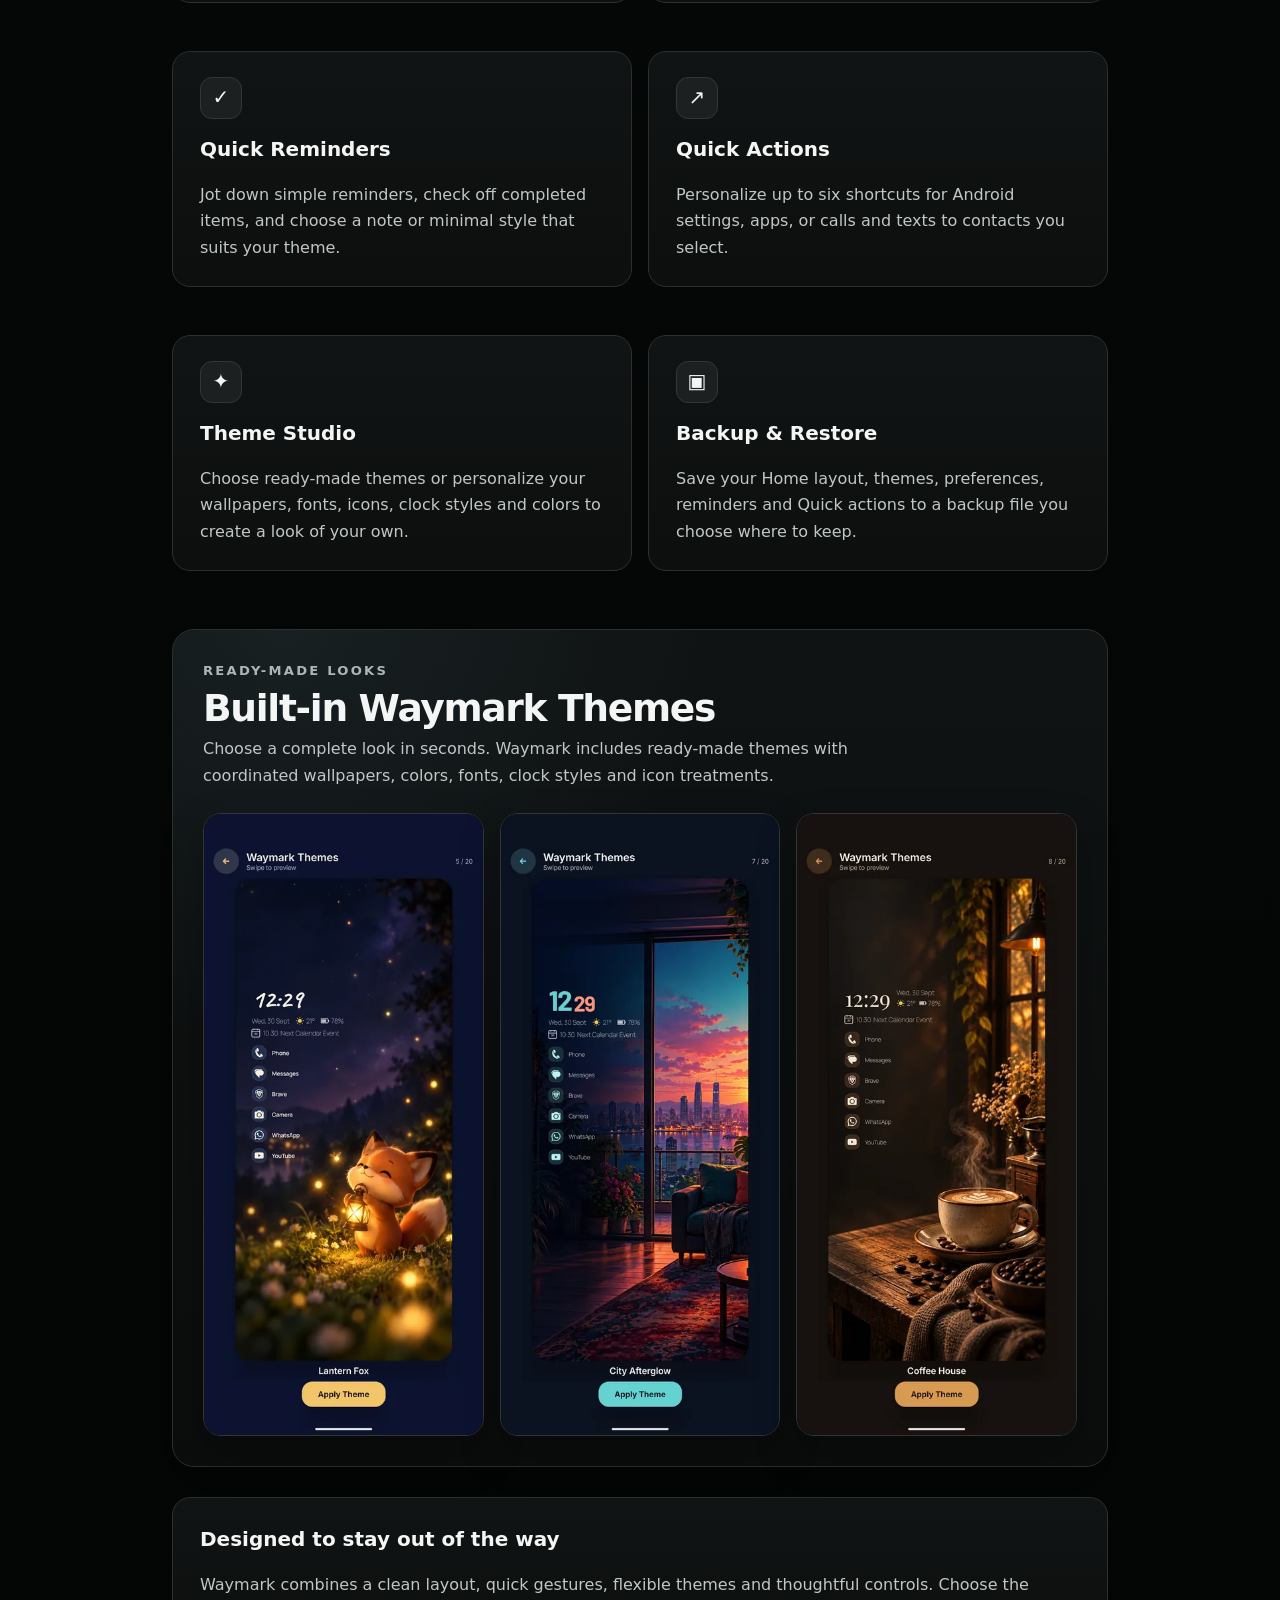
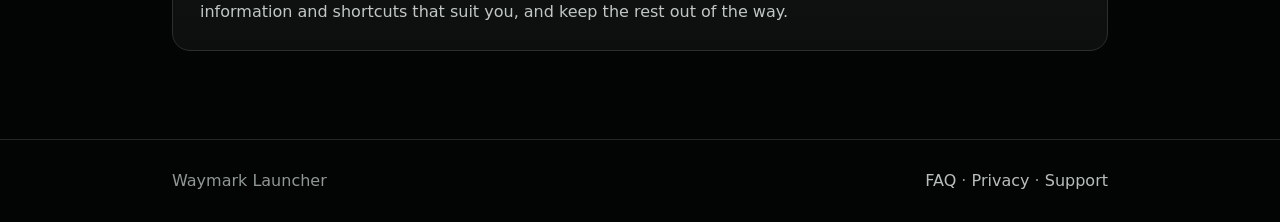
==== commit fd2780d0: "Describe current Waymark Launcher Home, Hub, Now, reminders, quick actions and backup" ====
--- a/index.html
+++ b/index.html
@@ -3,7 +3,7 @@
 <head>
   <meta charset="utf-8">
   <meta name="viewport" content="width=device-width, initial-scale=1">
-  <meta name="description" content="Waymark Launcher is a clean, customizable Android launcher with Waymark Now, themes, weather, news, folders, and a focused home screen.">
+  <meta name="description" content="Waymark Launcher is a customizable Android launcher with a focused Home screen, Waymark Hub, web search, local weather, Quick reminders, Quick actions and Theme Studio.">
   <meta name="theme-color" content="#000000">
   <title>Waymark Launcher</title>
   <link rel="stylesheet" href="styles.css">
@@ -39,7 +39,7 @@
         </a>
         <div class="eyebrow">Android launcher</div>
         <h1>A cleaner way home.</h1>
-        <p class="lead">Waymark Launcher keeps your essential apps and information close without turning your home screen into a wall of icons.</p>
+        <p class="lead">Make room for what matters: your favorite apps, a personalized Home screen, useful information and one-swipe access to everyday tools.</p>
         <div class="actions">
           <a class="button" href="privacy.html">Privacy Policy</a>
           <a class="button secondary" href="support.html">Support</a>
@@ -72,22 +72,42 @@
       <article class="card">
         <div class="feature-icon">⌂</div>
         <h2>Focused Home Screen</h2>
-        <p>A simple vertical layout keeps the apps you choose easy to reach, with calendar, weather and useful information at a glance.</p>
+        <p>Keep up to eight favorite apps or folders within easy reach, alongside a clock and the Home information you choose to see.</p>
       </article>
       <article class="card">
         <div class="feature-icon">☰</div>
-        <h2>Apps, Folders & Drawer</h2>
-        <p>Organize your home list, create folders, hide apps you do not need to see, and reach the full app drawer with a quick gesture.</p>
+        <h2>Apps, Folders &amp; Drawer</h2>
+        <p>Organize apps into folders, customize labels, hide apps from the drawer, and find installed apps with quick search and navigation.</p>
+      </article>
+      <article class="card">
+        <div class="feature-icon">◉</div>
+        <h2>Waymark Hub</h2>
+        <p>Choose how date, weather, battery, calendar, notifications and media controls appear alongside your Home screen.</p>
       </article>
       <article class="card">
         <div class="feature-icon">◐</div>
         <h2>Waymark Now</h2>
-        <p>Swipe to a clean side page for web search, local weather and news stories without crowding your main home screen.</p>
+        <p>Swipe right from Home for a customizable side page with web search, a local forecast, Quick reminders and Quick actions.</p>
+      </article>
+      <article class="card">
+        <div class="feature-icon">✓</div>
+        <h2>Quick Reminders</h2>
+        <p>Jot down simple reminders, check off completed items, and choose a note or minimal style that suits your theme.</p>
+      </article>
+      <article class="card">
+        <div class="feature-icon">↗</div>
+        <h2>Quick Actions</h2>
+        <p>Personalize up to six shortcuts for Android settings, apps, or calls and texts to contacts you select.</p>
       </article>
       <article class="card">
         <div class="feature-icon">✦</div>
         <h2>Theme Studio</h2>
-        <p>Customize wallpapers, fonts, icon appearance, clock style and colors, or choose from ready-made Waymark themes.</p>
+        <p>Choose ready-made themes or personalize your wallpapers, fonts, icons, clock styles and colors to create a look of your own.</p>
+      </article>
+      <article class="card">
+        <div class="feature-icon">▣</div>
+        <h2>Backup &amp; Restore</h2>
+        <p>Save your Home layout, themes, preferences, reminders and Quick actions to a backup file you choose where to keep.</p>
       </article>
     </section>
 
@@ -112,7 +132,7 @@
 
     <section class="card">
       <h2>Designed to stay out of the way</h2>
-      <p>Waymark is built around quick gestures, deliberate interactions and a calm visual hierarchy. Notifications, media controls, weather and other launcher information are presented only where they are useful.</p>
+      <p>Waymark combines a clean layout, quick gestures, flexible themes and thoughtful controls. Choose the information and shortcuts that suit you, and keep the rest out of the way.</p>
     </section>
   </main>
 
--- a/styles.css
+++ b/styles.css
@@ -359,3 +359,129 @@
   .donate-link{font-size:.93rem}
   .themes-showcase{margin-top:32px}
 }
+
+
+/* Expanded FAQ guide */
+.faq-jump-nav{
+  display:flex;
+  flex-wrap:wrap;
+  align-items:center;
+  gap:0;
+  margin:30px 0 48px;
+  padding:16px;
+  border:1px solid var(--line);
+  border-radius:18px;
+  background:linear-gradient(180deg,#101313,#0b0d0d);
+}
+.faq-jump-nav a{
+  position:relative;
+  display:inline-flex;
+  align-items:center;
+  min-height:38px;
+  padding:8px 10px;
+  color:#d7dddb;
+  text-decoration:none;
+  font-size:.9rem;
+  font-weight:700;
+  line-height:1.2;
+  transition:color .15s ease;
+}
+.faq-jump-nav a + a{
+  padding-left:26px;
+}
+.faq-jump-nav a + a::before{
+  content:"";
+  position:absolute;
+  left:9px;
+  top:50%;
+  width:6px;
+  height:6px;
+  border-radius:50%;
+  background:#7f8885;
+  transform:translateY(-50%);
+  opacity:.9;
+}
+.faq-jump-nav a:hover{
+  color:#ffffff;
+}
+.faq-jump-nav a:focus-visible{
+  outline:2px solid #fff;
+  outline-offset:2px;
+  border-radius:8px;
+}
+.faq-section{
+  margin:52px 0 0;
+  scroll-margin-top:92px;
+}
+.faq-section-heading{
+  max-width:760px;
+  margin-bottom:18px;
+}
+.faq-section-heading h2{
+  margin:6px 0 8px;
+  font-size:clamp(1.75rem,4vw,2.35rem);
+  line-height:1.08;
+  letter-spacing:-.035em;
+}
+.faq-section-heading p{
+  margin:0;
+  color:#b8c0be;
+}
+.faq-section .faq-list{
+  margin:18px 0 0;
+}
+.faq-answer p{
+  color:#c0c7c5;
+}
+.faq-answer p + p{
+  margin-top:12px;
+}
+.faq-path{
+  padding:10px 12px;
+  border:1px solid rgba(255,255,255,.07);
+  border-radius:10px;
+  background:#090b0b;
+  color:#aeb7b4 !important;
+  font-size:.92rem;
+  line-height:1.45;
+}
+.faq-path strong{
+  color:#eef2f1;
+}
+.faq-help{
+  margin-top:52px;
+}
+
+@media(max-width:760px){
+  .faq-jump-nav{
+    margin-bottom:38px;
+    padding:13px;
+  }
+  .faq-jump-nav a{
+    font-size:.86rem;
+    padding-top:8px;
+    padding-bottom:8px;
+  }
+  .faq-section{
+    margin-top:44px;
+  }
+}
+@media(max-width:520px){
+  .faq-jump-nav{
+    flex-wrap:nowrap;
+    overflow-x:auto;
+    scrollbar-width:thin;
+    padding-bottom:12px;
+  }
+  .faq-jump-nav a{
+    flex:0 0 auto;
+    white-space:nowrap;
+  }
+  .faq-item summary{
+    padding-left:18px;
+  }
+  .faq-answer{
+    padding-left:18px;
+    padding-right:18px;
+  }
+}
